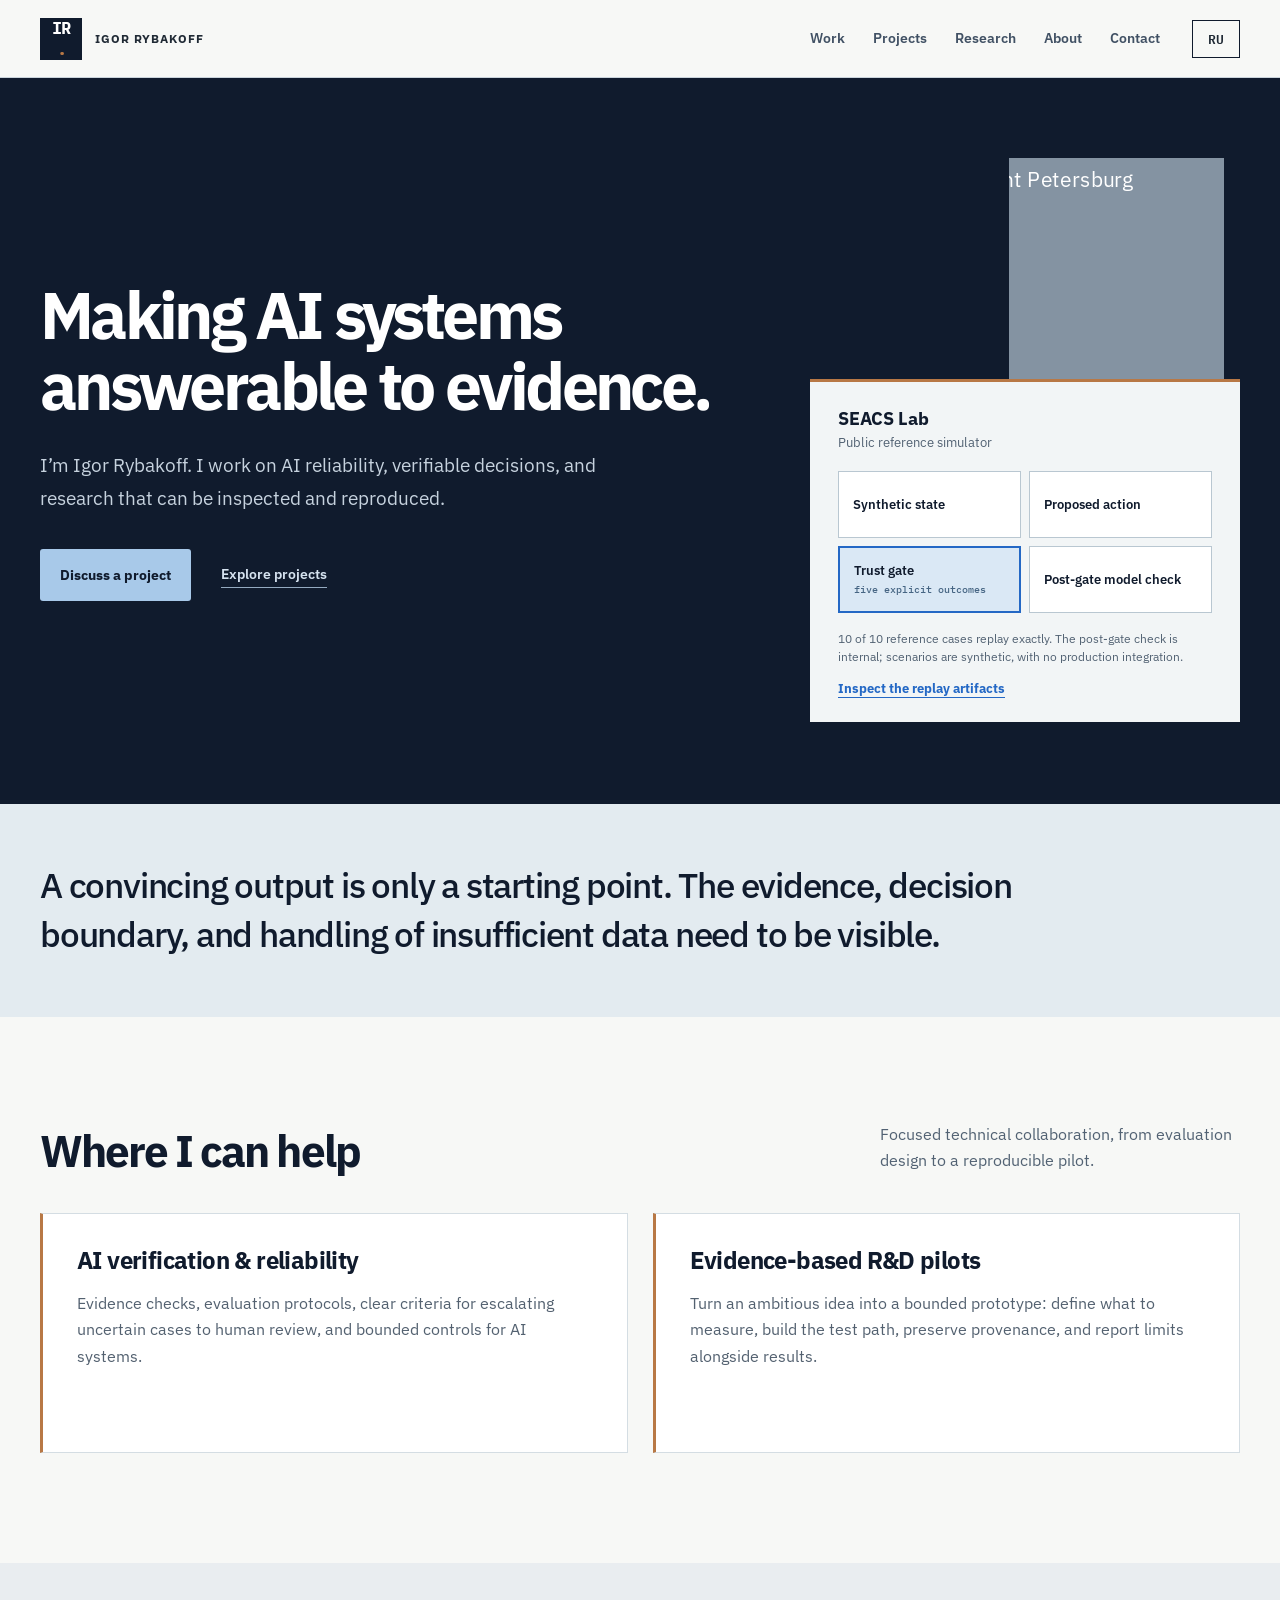
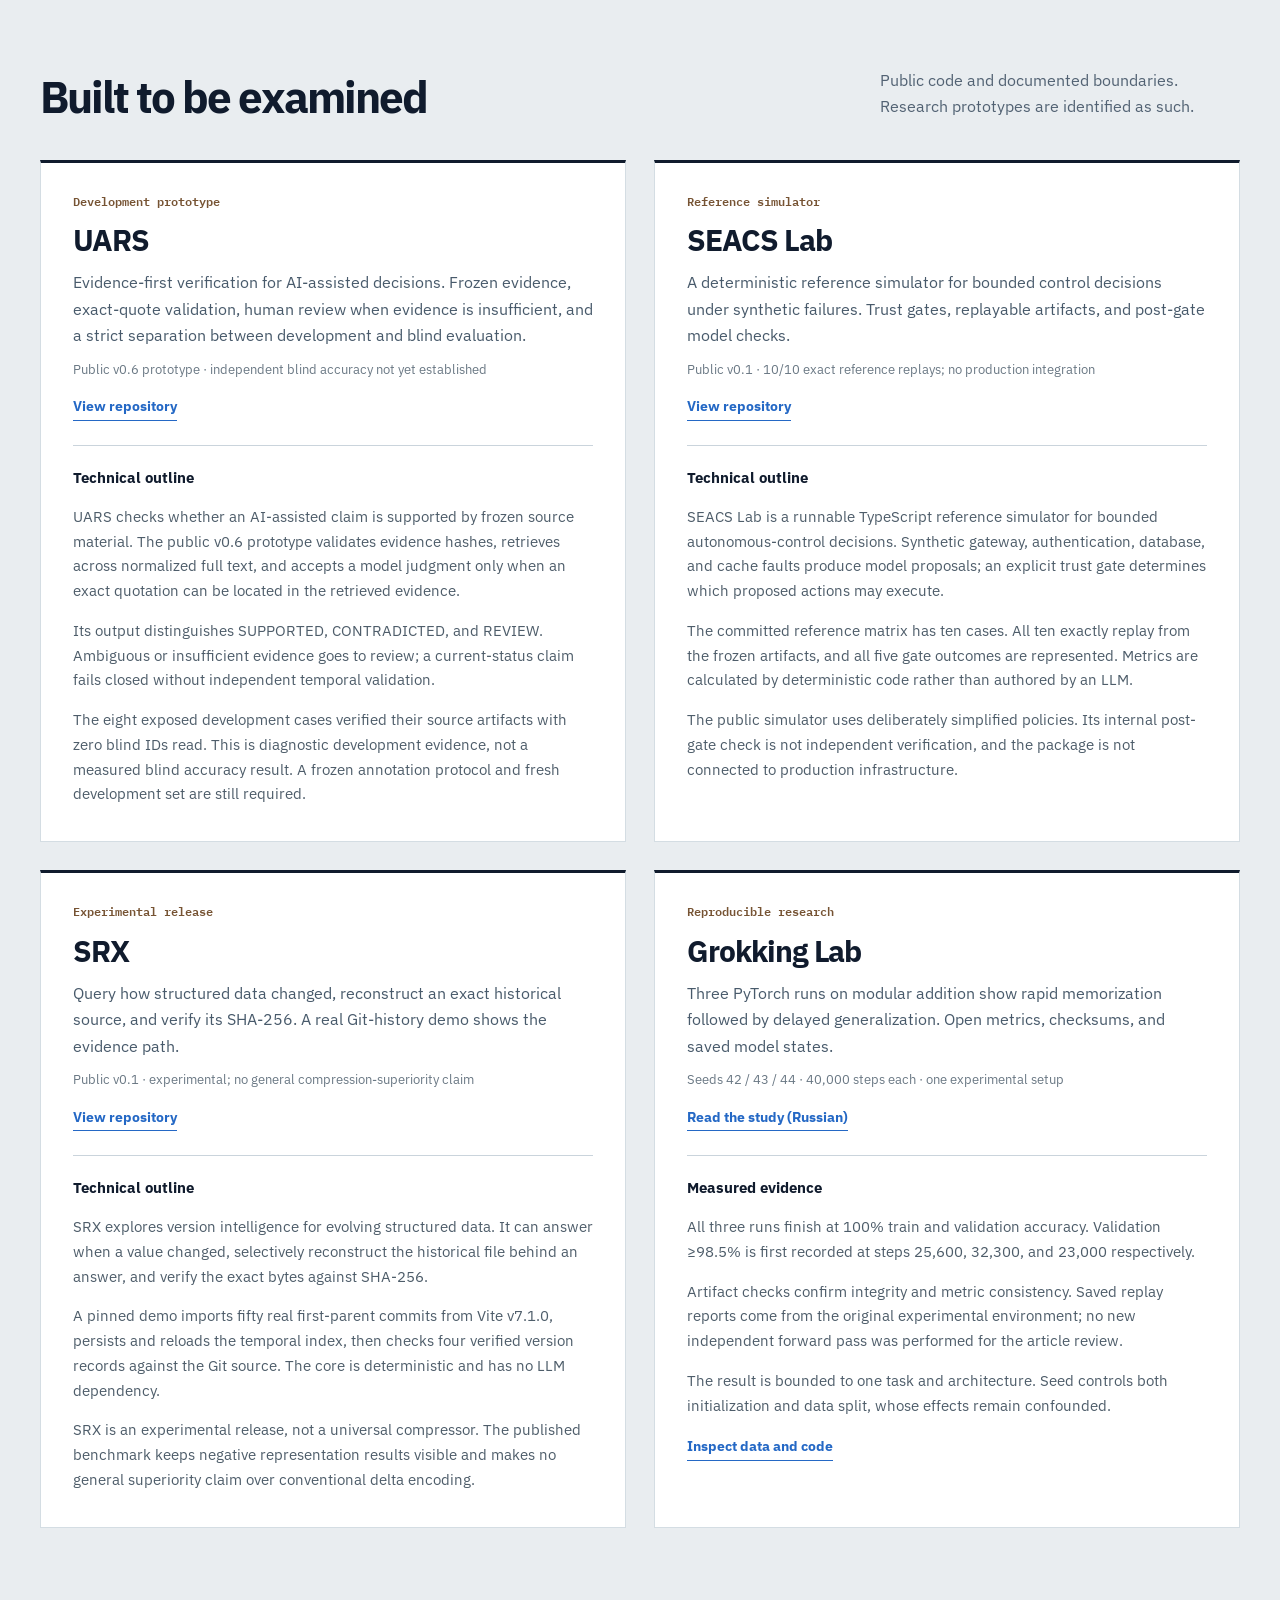
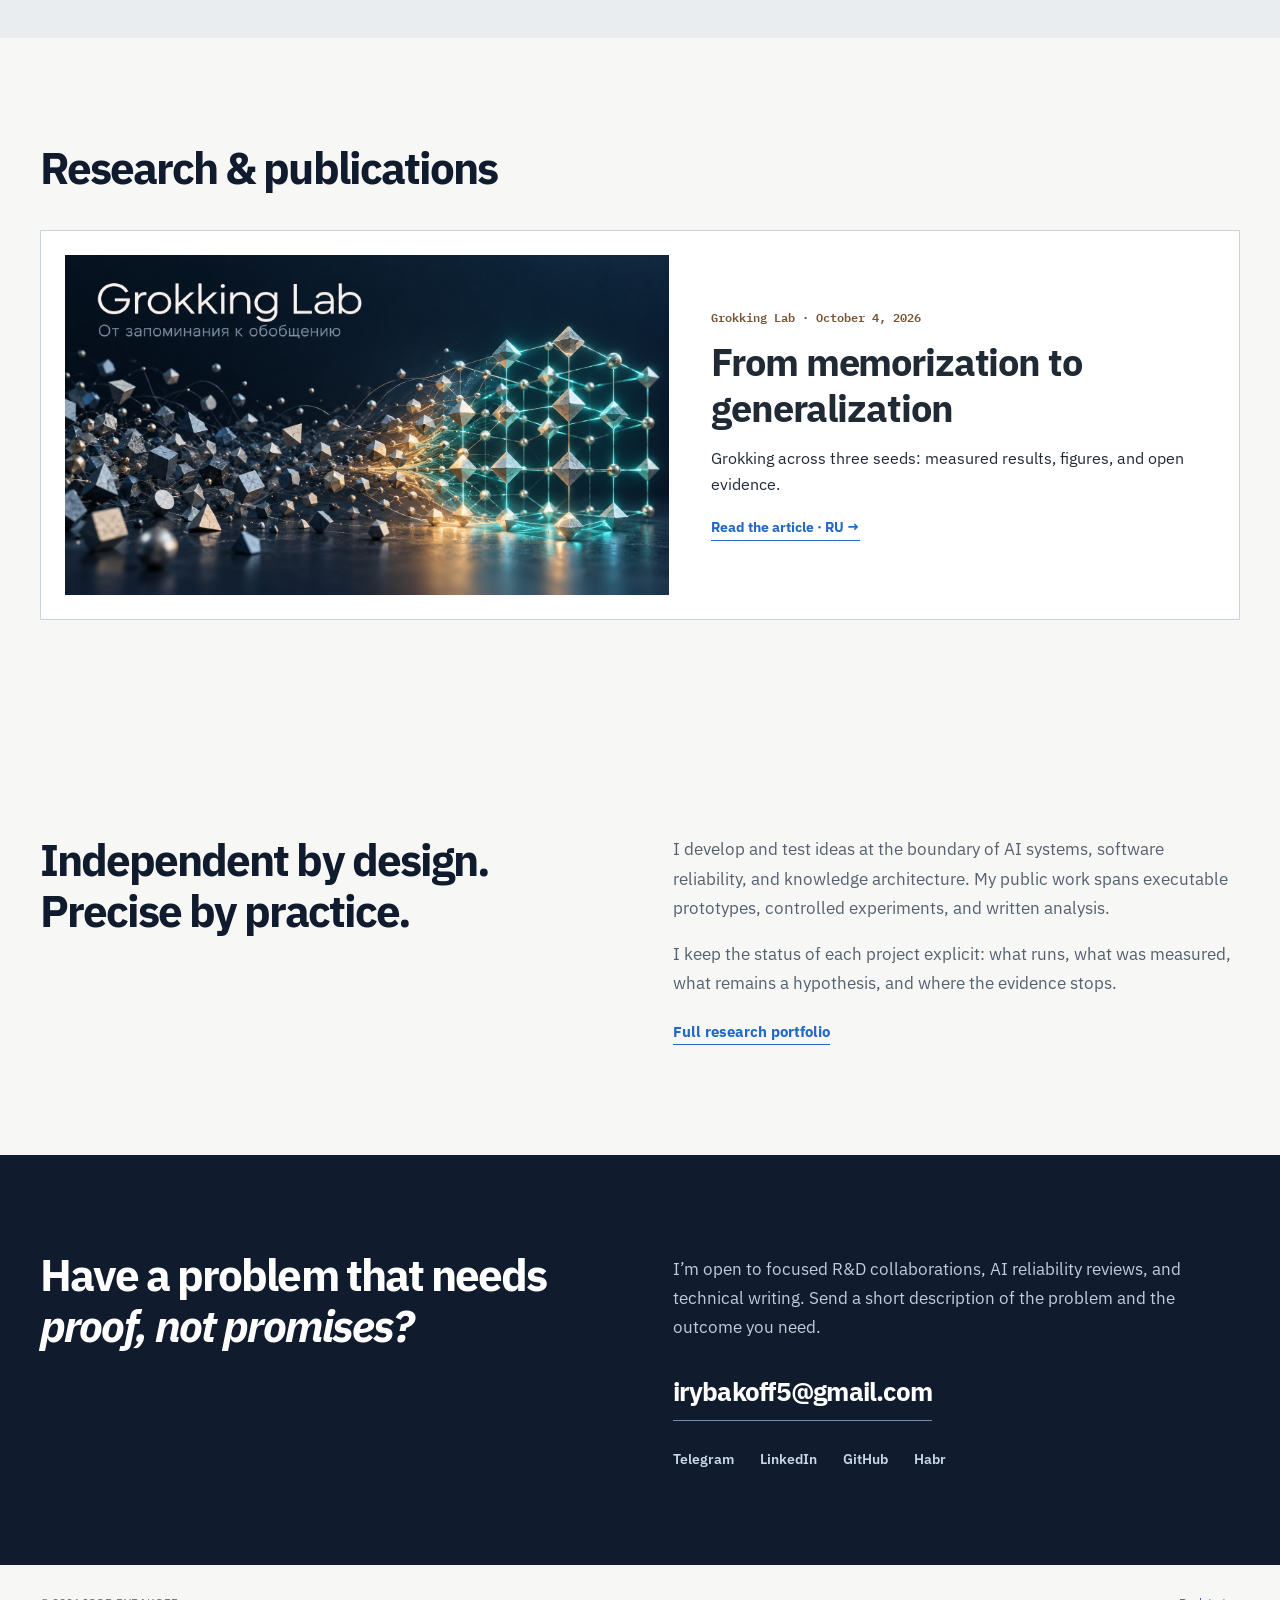
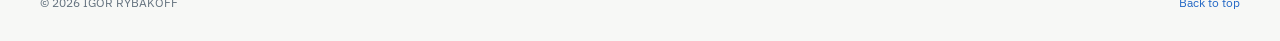
==== index.html @ e7ab1d23 "Publish three-seed Grokking Lab study and refine portfolio presentation" ====
<!doctype html>
<html lang="en">
<head>
  <meta charset="utf-8">
  <meta name="viewport" content="width=device-width, initial-scale=1">
  <meta name="theme-color" content="#101B2D">
  <meta name="description" content="Igor Rybakoff — independent R&amp;D developer in AI reliability, evidence-based verification, and reproducible systems research.">
  <meta property="og:image" content="https://igorrybakoff.github.io/assets/grokking/cover.jpg">
  <meta property="og:type" content="website">
  <meta property="og:title" content="Igor Rybakoff — AI Reliability &amp; Evidence-Based R&amp;D">
  <meta property="og:description" content="Reliable AI systems need measured evidence, explicit uncertainty, and verifiable decisions.">
  <title>Igor Rybakoff — AI Reliability &amp; Evidence-Based R&amp;D</title>
  <link rel="icon" href="assets/favicon.svg" type="image/svg+xml">
  <link rel="stylesheet" href="styles.css">
</head>
<body>
  <a class="skip-link" href="#main">Skip to content</a>
  <header class="site-header">
    <a href="#top" class="brand" aria-label="Igor Rybakoff, home"><span class="brand-mark">IR<span>.</span></span><span class="brand-name">IGOR RYBAKOFF</span></a>
    <nav class="nav" aria-label="Main navigation"><a href="#work">Work</a><a href="#projects">Projects</a><a href="#research">Research</a><a href="#about">About</a><a href="#contact">Contact</a></nav>
    <a class="lang" href="ru.html" hreflang="ru" aria-label="Русская версия">RU</a></header>
  <main id="main">
    <section class="hero wrap" id="top">
      <div class="hero-copy">
        <h1>Making AI systems answerable to evidence.</h1>
        <p class="hero-lead">I’m Igor Rybakoff. I work on AI reliability, verifiable decisions, and research that can be inspected and reproduced.</p>
        <div class="hero-actions"><a class="button primary" href="#contact">Discuss a project</a><a class="text-link" href="#projects">Explore projects</a></div>
        </div>
      <div class="hero-visual">
        <div class="portrait-frame"><img src="assets/igor-portrait.jpg" alt="Igor Rybakoff outdoors in Saint Petersburg" width="960" height="1280" fetchpriority="high"></div>
        <figure class="gate-figure">
      <figcaption>SEACS Lab <span>Public reference simulator</span></figcaption>
      <div class="gate-path" role="img" aria-label="Synthetic state leads to a proposed action, a trust gate, and a post-gate model check">
        <div><span>Synthetic state</span></div><div><span>Proposed action</span></div><div class="gate"><span>Trust gate</span><small>five explicit outcomes</small></div><div><span>Post-gate model check</span></div>
      </div>
      <p>10 of 10 reference cases replay exactly. The post-gate check is internal; scenarios are synthetic, with no production integration.</p>
      <a href="https://github.com/IgorRybakoff/seacs-lab/tree/main/artifacts/reference_v0.1" target="_blank" rel="noopener noreferrer">Inspect the replay artifacts</a>
    </figure></div>
    </section>
    <section class="manifesto"><div class="wrap manifesto-inner"><p>A convincing output is only a starting point. The evidence, decision boundary, and handling of insufficient data need to be visible.</p></div></section>
    <section class="section wrap" id="work"><div class="section-head"><div><h2>Where I can help</h2></div><p>Focused technical collaboration, from evaluation design to a reproducible pilot.</p></div><div class="work-grid"><article class="work-card"><h3>AI verification &amp; reliability</h3><p>Evidence checks, evaluation protocols, clear criteria for escalating uncertain cases to human review, and bounded controls for AI systems.</p></article><article class="work-card"><h3>Evidence-based R&amp;D pilots</h3><p>Turn an ambitious idea into a bounded prototype: define what to measure, build the test path, preserve provenance, and report limits alongside results.</p></article></div></section>
    <section class="section projects-section" id="projects"><div class="wrap"><div class="section-head"><div><h2>Built to be examined</h2></div><p>Public code and documented boundaries. Research prototypes are identified as such.</p></div><div class="project-list">
      <article class="project"><div><div class="project-meta">Development prototype</div><h3>UARS</h3><p>Evidence-first verification for AI-assisted decisions. Frozen evidence, exact-quote validation, human review when evidence is insufficient, and a strict separation between development and blind evaluation.</p><small>Public v0.6 prototype · independent blind accuracy not yet established</small><a class="repo-link" href="https://github.com/IgorRybakoff/UARS" target="_blank" rel="noopener noreferrer">View repository</a><section class="project-details"><h4>Technical outline</h4><div class="detail-copy"><p>UARS checks whether an AI-assisted claim is supported by frozen source material. The public v0.6 prototype validates evidence hashes, retrieves across normalized full text, and accepts a model judgment only when an exact quotation can be located in the retrieved evidence.</p><p>Its output distinguishes SUPPORTED, CONTRADICTED, and REVIEW. Ambiguous or insufficient evidence goes to review; a current-status claim fails closed without independent temporal validation.</p><p>The eight exposed development cases verified their source artifacts with zero blind IDs read. This is diagnostic development evidence, not a measured blind accuracy result. A frozen annotation protocol and fresh development set are still required.</p></div></section></div></article>
      <article class="project"><div><div class="project-meta">Reference simulator</div><h3>SEACS Lab</h3><p>A deterministic reference simulator for bounded control decisions under synthetic failures. Trust gates, replayable artifacts, and post-gate model checks.</p><small>Public v0.1 · 10/10 exact reference replays; no production integration</small><a class="repo-link" href="https://github.com/IgorRybakoff/seacs-lab" target="_blank" rel="noopener noreferrer">View repository</a><section class="project-details"><h4>Technical outline</h4><div class="detail-copy"><p>SEACS Lab is a runnable TypeScript reference simulator for bounded autonomous-control decisions. Synthetic gateway, authentication, database, and cache faults produce model proposals; an explicit trust gate determines which proposed actions may execute.</p><p>The committed reference matrix has ten cases. All ten exactly replay from the frozen artifacts, and all five gate outcomes are represented. Metrics are calculated by deterministic code rather than authored by an LLM.</p><p>The public simulator uses deliberately simplified policies. Its internal post-gate check is not independent verification, and the package is not connected to production infrastructure.</p></div></section></div></article>
      <article class="project"><div><div class="project-meta">Experimental release</div><h3>SRX</h3><p>Query how structured data changed, reconstruct an exact historical source, and verify its SHA-256. A real Git-history demo shows the evidence path.</p><small>Public v0.1 · experimental; no general compression-superiority claim</small><a class="repo-link" href="https://github.com/IgorRybakoff/srx" target="_blank" rel="noopener noreferrer">View repository</a><section class="project-details"><h4>Technical outline</h4><div class="detail-copy"><p>SRX explores version intelligence for evolving structured data. It can answer when a value changed, selectively reconstruct the historical file behind an answer, and verify the exact bytes against SHA-256.</p><p>A pinned demo imports fifty real first-parent commits from Vite v7.1.0, persists and reloads the temporal index, then checks four verified version records against the Git source. The core is deterministic and has no LLM dependency.</p><p>SRX is an experimental release, not a universal compressor. The published benchmark keeps negative representation results visible and makes no general superiority claim over conventional delta encoding.</p></div></section></div></article>
      <article class="project"><div><div class="project-meta">Reproducible research</div><h3>Grokking Lab</h3><p>Three PyTorch runs on modular addition show rapid memorization followed by delayed generalization. Open metrics, checksums, and saved model states.</p><small>Seeds 42 / 43 / 44 · 40,000 steps each · one experimental setup</small><a class="repo-link" href="grokking-lab.html" lang="ru">Read the study (Russian)</a><section class="project-details"><h4>Measured evidence</h4><div class="detail-copy"><p>All three runs finish at 100% train and validation accuracy. Validation ≥98.5% is first recorded at steps 25,600, 32,300, and 23,000 respectively.</p><p>Artifact checks confirm integrity and metric consistency. Saved replay reports come from the original experimental environment; no new independent forward pass was performed for the article review.</p><p>The result is bounded to one task and architecture. Seed controls both initialization and data split, whose effects remain confounded.</p><a class="repo-link" href="https://github.com/IgorRybakoff/grokking-lab/tree/main/evidence/three_seeds" target="_blank" rel="noopener noreferrer">Inspect data and code</a></div></section></div></article>
    </div></div></section>
    <section class="section wrap" id="research"><div class="section-head"><h2>Research & publications</h2></div><a class="research-feature" href="grokking-lab.html"><img src="assets/grokking/cover.jpg" alt="Grokking Lab" width="1672" height="941" loading="lazy"><div><p class="project-meta">Grokking Lab · October 4, 2026</p><h3>From memorization to generalization</h3><p>Grokking across three seeds: measured results, figures, and open evidence.</p><span class="repo-link">Read the article · RU →</span></div></a></section>
    <section class="section wrap about" id="about"><div><h2>Independent by design.<br>Precise by practice.</h2></div><div class="about-copy"><p>I develop and test ideas at the boundary of AI systems, software reliability, and knowledge architecture. My public work spans executable prototypes, controlled experiments, and written analysis.</p><p>I keep the status of each project explicit: what runs, what was measured, what remains a hypothesis, and where the evidence stops.</p><a class="inline-arrow" href="https://github.com/IgorRybakoff/igor-rybakov-rnd-portfolio" target="_blank" rel="noopener noreferrer">Full research portfolio</a></div></section>
    <section class="contact-section" id="contact"><div class="wrap contact-grid"><div><h2>Have a problem that needs<br><em>proof, not promises?</em></h2></div><div class="contact-right"><p>I’m open to focused R&amp;D collaborations, AI reliability reviews, and technical writing. Send a short description of the problem and the outcome you need.</p><a class="contact-mail" href="mailto:irybakoff5@gmail.com?subject=Project%20inquiry%20%E2%80%94%20AI%20reliability">irybakoff5@gmail.com</a><div class="socials"><a href="https://t.me/IgorRybakoff" target="_blank" rel="noopener noreferrer">Telegram</a><a href="https://www.linkedin.com/in/igor-rybakoff-46044a401" target="_blank" rel="noopener noreferrer">LinkedIn</a><a href="https://github.com/IgorRybakoff" target="_blank" rel="noopener noreferrer">GitHub</a><a href="https://habr.com/en/users/Igor_Rybakoff/" target="_blank" rel="noopener noreferrer">Habr</a></div></div></div></section>
  </main>
  <footer class="footer wrap"><span>© <span id="year">2026</span> IGOR RYBAKOFF</span><a href="#top">Back to top</a></footer>
  </body>
</html>
---- styles.css ----
@import url('https://fonts.googleapis.com/css2?family=IBM+Plex+Mono:wght@500;600&family=IBM+Plex+Sans:wght@400;500;600;700&display=swap');
:root{--navy:#101B2D;--ink:#202A35;--cream:#F7F8F6;--blue:#2468C5;--copper:#B87845;--line:#CAD4DC;--muted:#526273}
*{box-sizing:border-box}
html{scroll-behavior:smooth}
body{margin:0;color:var(--ink);background:var(--cream);font:16px/1.6 'IBM Plex Sans',Arial,sans-serif;-webkit-font-smoothing:antialiased}
a{color:inherit;text-decoration:none}button{font:inherit}a:focus-visible,button:focus-visible{outline:3px solid var(--blue);outline-offset:4px}
.wrap{width:min(1210px,calc(100% - 80px));margin-inline:auto}.skip-link{position:absolute;top:-70px;left:20px;padding:8px 12px;background:#fff;z-index:10}.skip-link:focus{top:10px}
.site-header{min-height:78px;padding:16px max(40px,calc((100vw - 1210px)/2));display:flex;align-items:center;gap:32px;background:var(--cream);border-bottom:1px solid var(--line)}
.brand{display:flex;align-items:center;gap:13px;white-space:nowrap}.brand-mark{width:42px;height:42px;display:grid;place-items:center;background:var(--navy);color:#fff;font:700 17px/1 'IBM Plex Mono',monospace;letter-spacing:-.08em}.brand-mark span{color:var(--copper)}.brand-name{font-weight:700;font-size:12px;letter-spacing:.075em}
.nav{display:flex;gap:28px;margin-left:auto}.nav a{font-weight:600;font-size:14px;color:#415164}.nav a:hover,.inline-arrow:hover,.socials a:hover{color:var(--blue)}.lang{display:inline-flex;align-items:center;justify-content:center;min-width:48px;min-height:37px;padding:7px 10px;border:1px solid var(--navy);font:600 13px 'IBM Plex Mono',monospace}.lang:hover{background:var(--navy);color:#fff}
.hero{width:100%;max-width:none;min-height:650px;padding:80px max(40px,calc((100vw - 1210px)/2)) 82px;display:grid;grid-template-columns:minmax(0,1.2fr) minmax(350px,.8fr);gap:58px;align-items:center;background:var(--navy);color:#fff}
.hero h1,h2,h3,p{margin-top:0}.hero h1{max-width:780px;font-weight:700;font-size:clamp(43px,5.15vw,72px);line-height:1.08;letter-spacing:-.055em;margin-bottom:28px}.hero-lead{max-width:560px;font-size:19px;line-height:1.7;color:#C6D2DE;margin-bottom:35px}.hero-actions{display:flex;gap:30px;align-items:center;flex-wrap:wrap}.button{display:inline-flex;align-items:center;justify-content:center;padding:15px 20px;font-weight:700;font-size:14px}.button.primary{background:#8ABAF2;color:var(--navy);box-shadow:8px 8px 0 var(--copper);transition:transform .18s,box-shadow .18s}.button.primary:hover{transform:translate(3px,3px);box-shadow:5px 5px 0 var(--copper)}.text-link{color:#D6E3F0;font-weight:600;font-size:14px;border-bottom:1px solid #94AAC0;padding-bottom:2px}.text-link:hover{color:#fff}
.hero-visual{min-width:0;display:flex;flex-direction:column;align-items:flex-end}.portrait-frame{width:215px;height:235px;overflow:hidden;position:relative;margin-right:16px;background:#8493A2}.portrait-frame img{width:100%;height:100%;display:block;object-fit:cover;transform:scale(1.32);transform-origin:52% 39%;filter:saturate(.76) contrast(1.04)}
.gate-figure{width:min(100%,430px);margin:-14px 0 0;background:#F2F5F6;color:var(--navy);padding:25px 28px 22px;box-shadow:10px 10px 0 var(--copper);position:relative}.gate-figure figcaption{font-weight:700;font-size:18px;line-height:1.35;margin-bottom:19px}.gate-figure figcaption span{display:block;font-weight:400;font-size:13px;color:var(--muted);margin-top:3px}.gate-path{display:grid;grid-template-columns:1fr 1fr;gap:8px}.gate-path>div{min-height:67px;padding:12px 14px;border:1px solid #B9C7D1;background:#fff;display:flex;flex-direction:column;justify-content:center;font-size:13px;font-weight:600;line-height:1.35}.gate-path .gate{background:#DAE8F5;border:2px solid var(--blue)}.gate-path small{font:500 10px/1.4 'IBM Plex Mono',monospace;color:#466583;margin-top:3px}.gate-figure p{font-size:12px;line-height:1.5;color:#526273;margin:17px 0 9px}.gate-figure a{font-weight:700;font-size:13px;color:var(--blue);border-bottom:1px solid currentColor}.gate-figure a:hover{color:#143F7A}
.manifesto{background:#E3EBF0;color:var(--navy)}.manifesto-inner{padding:58px 0}.manifesto p{font-size:clamp(24px,2.7vw,38px);font-weight:500;line-height:1.4;letter-spacing:-.035em;max-width:1050px;margin:0}
.section{padding-top:105px;padding-bottom:110px;scroll-margin-top:28px}.section-head{display:grid;grid-template-columns:1fr 360px;gap:35px;align-items:end;margin-bottom:37px}.section h2,.contact-section h2{font-size:clamp(34px,3.4vw,50px);font-weight:700;letter-spacing:-.045em;line-height:1.16;color:var(--navy);margin:0}.section-head>p{color:var(--muted);font-size:16px;line-height:1.6;margin:0 0 3px}
.work-grid{display:grid;grid-template-columns:1fr 1fr;gap:25px}.work-card{padding:31px 34px 29px;border-left:5px solid var(--copper);background:#fff;min-height:240px}.work-card h3{font-size:24px;letter-spacing:-.025em;line-height:1.27;margin:0 0 14px;color:var(--navy)}.work-card p{font-size:16px;line-height:1.65;color:#536170;margin:0}
.projects-section{background:#E9EDF0}.project-list{display:grid;grid-template-columns:repeat(2,minmax(0,1fr));gap:28px}.project{display:block;background:#fff;padding:30px 32px 34px;box-shadow:8px 8px 0 #B9C8D2;min-width:0}.project-meta{color:#765333;font:600 12px/1.4 'IBM Plex Mono',monospace;margin-bottom:13px}.project h3{font-size:30px;line-height:1.2;letter-spacing:-.035em;color:var(--navy);margin:0 0 11px}.project p{font-size:16px;line-height:1.65;color:#485A6B;margin-bottom:12px}.project small{display:block;color:#6A7884;font-size:13px;line-height:1.45;margin-bottom:14px}.repo-link{display:inline-block;color:var(--blue);border-bottom:1px solid currentColor;font-size:14px;font-weight:700;padding-bottom:2px}.repo-link:hover{color:#143F7A}.project-details{margin-top:24px;padding-top:20px;border-top:1px solid var(--line)}.project-details h4{font-size:15px;font-weight:700;color:var(--navy);margin:0 0 15px}.detail-copy p{font-size:15px;line-height:1.65;color:#4E5D6A;margin:0 0 15px}.detail-copy p:last-child{margin-bottom:0}
.about{display:grid;grid-template-columns:1fr 1fr;gap:65px}.about h2{max-width:540px}.about-copy p{font-size:17px;line-height:1.72;color:#536170}.inline-arrow{display:inline-block;color:var(--blue);font-size:15px;font-weight:700;border-bottom:1px solid currentColor;margin-top:5px}
.contact-section{background:var(--navy);color:#fff;padding:95px 0;scroll-margin-top:20px}.contact-grid{display:grid;grid-template-columns:1fr 1fr;gap:65px}.contact-section h2{color:#fff}.contact-right{padding-top:5px}.contact-right p{font-size:17px;line-height:1.7;color:#BFCDD9;margin-bottom:30px}.contact-mail{display:inline-block;font-size:clamp(19px,2vw,26px);font-weight:700;letter-spacing:-.03em;border-bottom:1px solid #748CA4;padding-bottom:7px;overflow-wrap:anywhere}.contact-mail:hover{color:#9AC6F7}.socials{display:flex;gap:26px;flex-wrap:wrap;margin-top:27px}.socials a{font-size:14px;font-weight:600;color:#C8D8E8}.socials a:hover{color:#fff}.footer{display:flex;justify-content:space-between;align-items:center;gap:15px;padding-top:28px;padding-bottom:28px;color:#63717E;font-size:12px}.footer a{color:var(--blue)}
@media(max-width:1000px){.hero{gap:28px;grid-template-columns:1fr .85fr}.hero h1{font-size:clamp(41px,5vw,59px)}.gate-figure{padding:20px}.section-head{grid-template-columns:1fr 300px}.project-list{gap:21px}.project{padding:25px}}
@media(max-width:700px){.wrap{width:calc(100% - 40px)}.site-header{padding:15px 20px;display:grid;grid-template-columns:1fr auto;gap:15px}.brand-name{font-size:11px}.nav{grid-column:1/-1;grid-row:2;display:flex;gap:17px;overflow:auto;margin:0}.nav a{font-size:13px}.lang{grid-column:2;grid-row:1}.hero{display:flex;flex-direction:column;align-items:stretch;padding:55px 20px 68px;min-height:0;gap:42px}.hero h1{font-size:clamp(38px,10vw,55px)}.hero-lead{font-size:17px}.hero-visual{align-items:flex-end;padding-right:10px}.portrait-frame{width:172px;height:186px;margin-right:10px}.gate-figure{width:min(100%,420px);margin-top:-9px}.manifesto-inner{padding:47px 0}.manifesto p{font-size:24px}.section{padding-top:75px;padding-bottom:80px}.section-head{display:block}.section-head>p{margin-top:16px}.work-grid,.project-list,.about,.contact-grid{display:block}.work-card,.project{margin-bottom:22px}.project{box-shadow:7px 7px 0 #B9C8D2}.about-copy{padding-top:28px}.contact-section{padding:75px 0}.contact-right{padding-top:27px}.footer{flex-wrap:wrap}}
@media(prefers-reduced-motion:reduce){html{scroll-behavior:auto}*,*:before,*:after{transition:none!important}}

/* Research editorial layout */
.button.primary{box-shadow:none;border-radius:3px;background:#A8C9E9}.button.primary:hover{transform:translateY(-2px);box-shadow:none}
.gate-figure{box-shadow:none;border-top:3px solid var(--copper)}
.project{box-shadow:none;border:1px solid #D4DDE3;border-top:3px solid #101B2D}
.work-card{border:1px solid #D4DDE3;border-left:3px solid var(--copper)}
.research-feature{display:grid;grid-template-columns:1.2fr 1fr;align-items:center;gap:42px;border:1px solid var(--line);background:white;padding:24px}
.research-feature img{width:100%;height:auto;display:block}.research-feature h3{font-size:clamp(27px,3vw,38px);line-height:1.2;letter-spacing:-.03em;margin-bottom:16px}.research-feature:hover .repo-link{color:#143F7A}
.article-shell{max-width:1180px;margin:auto;padding:65px 30px 0}.article-heading{max-width:840px;margin:0 auto 35px}.article-heading .project-meta{margin-top:35px}.article-heading h1{font-size:clamp(34px,4.3vw,58px);line-height:1.13;letter-spacing:-.045em;color:var(--navy);margin:0 0 24px}.article-deck{font-size:21px;line-height:1.5;color:var(--muted)}
.article-cover{width:100%;height:auto;display:block;margin:0 0 65px}.article-layout{display:grid;grid-template-columns:210px minmax(0,760px);gap:55px;justify-content:center}.article-toc{align-self:start;position:sticky;top:24px;font-size:13px}.article-toc p{font-weight:700}.article-toc a{display:block;margin-bottom:13px;line-height:1.4;color:var(--muted)}.article-toc a:hover{color:var(--blue)}.article-body{min-width:0;font-size:18px;line-height:1.8}.article-body h2{font-size:30px;line-height:1.25;letter-spacing:-.025em;margin:48px 0 20px;color:var(--navy);scroll-margin-top:30px}.article-body h2:first-child{margin-top:0}.article-body p{margin-bottom:23px}.article-body a{color:var(--blue);text-decoration:underline;overflow-wrap:anywhere}.article-body figure{margin:32px 0 10px}.article-body img{width:100%;height:auto;display:block}.article-body .caption{font-size:13px;line-height:1.5;color:var(--muted);margin-bottom:32px}.article-end{margin:60px 0 20px;padding:40px;background:#E3EBF0}.article-end h2{font-size:30px;line-height:1.25}.article-end .button{margin-top:12px}
@media(max-width:900px){.article-layout{grid-template-columns:minmax(0,760px)}.article-toc{position:static;display:none}}
@media(max-width:700px){.research-feature{grid-template-columns:1fr;gap:24px;padding:18px}.article-shell{padding:38px 20px 0}.article-cover{margin-bottom:35px}.article-body{font-size:17px}.article-end{padding:25px}.project{box-shadow:none}.nav{gap:20px}.nav a{white-space:nowrap}}
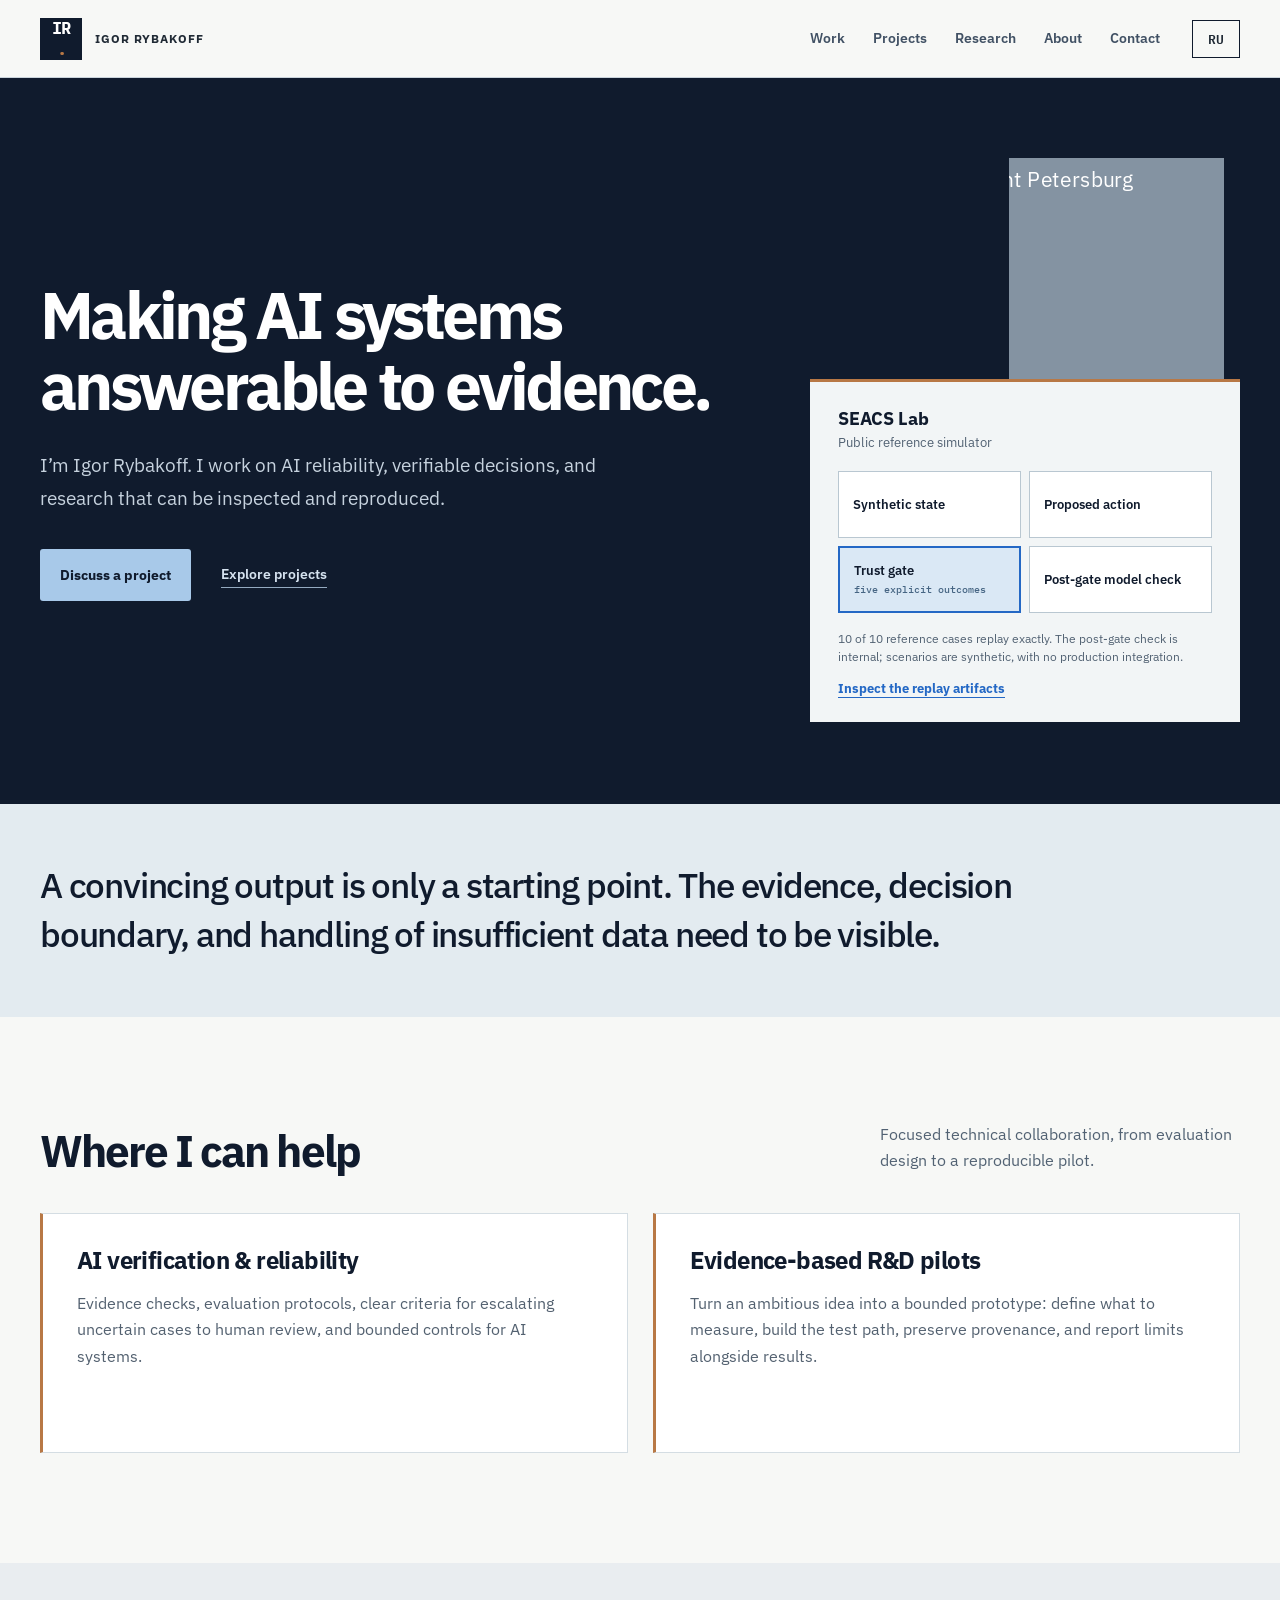
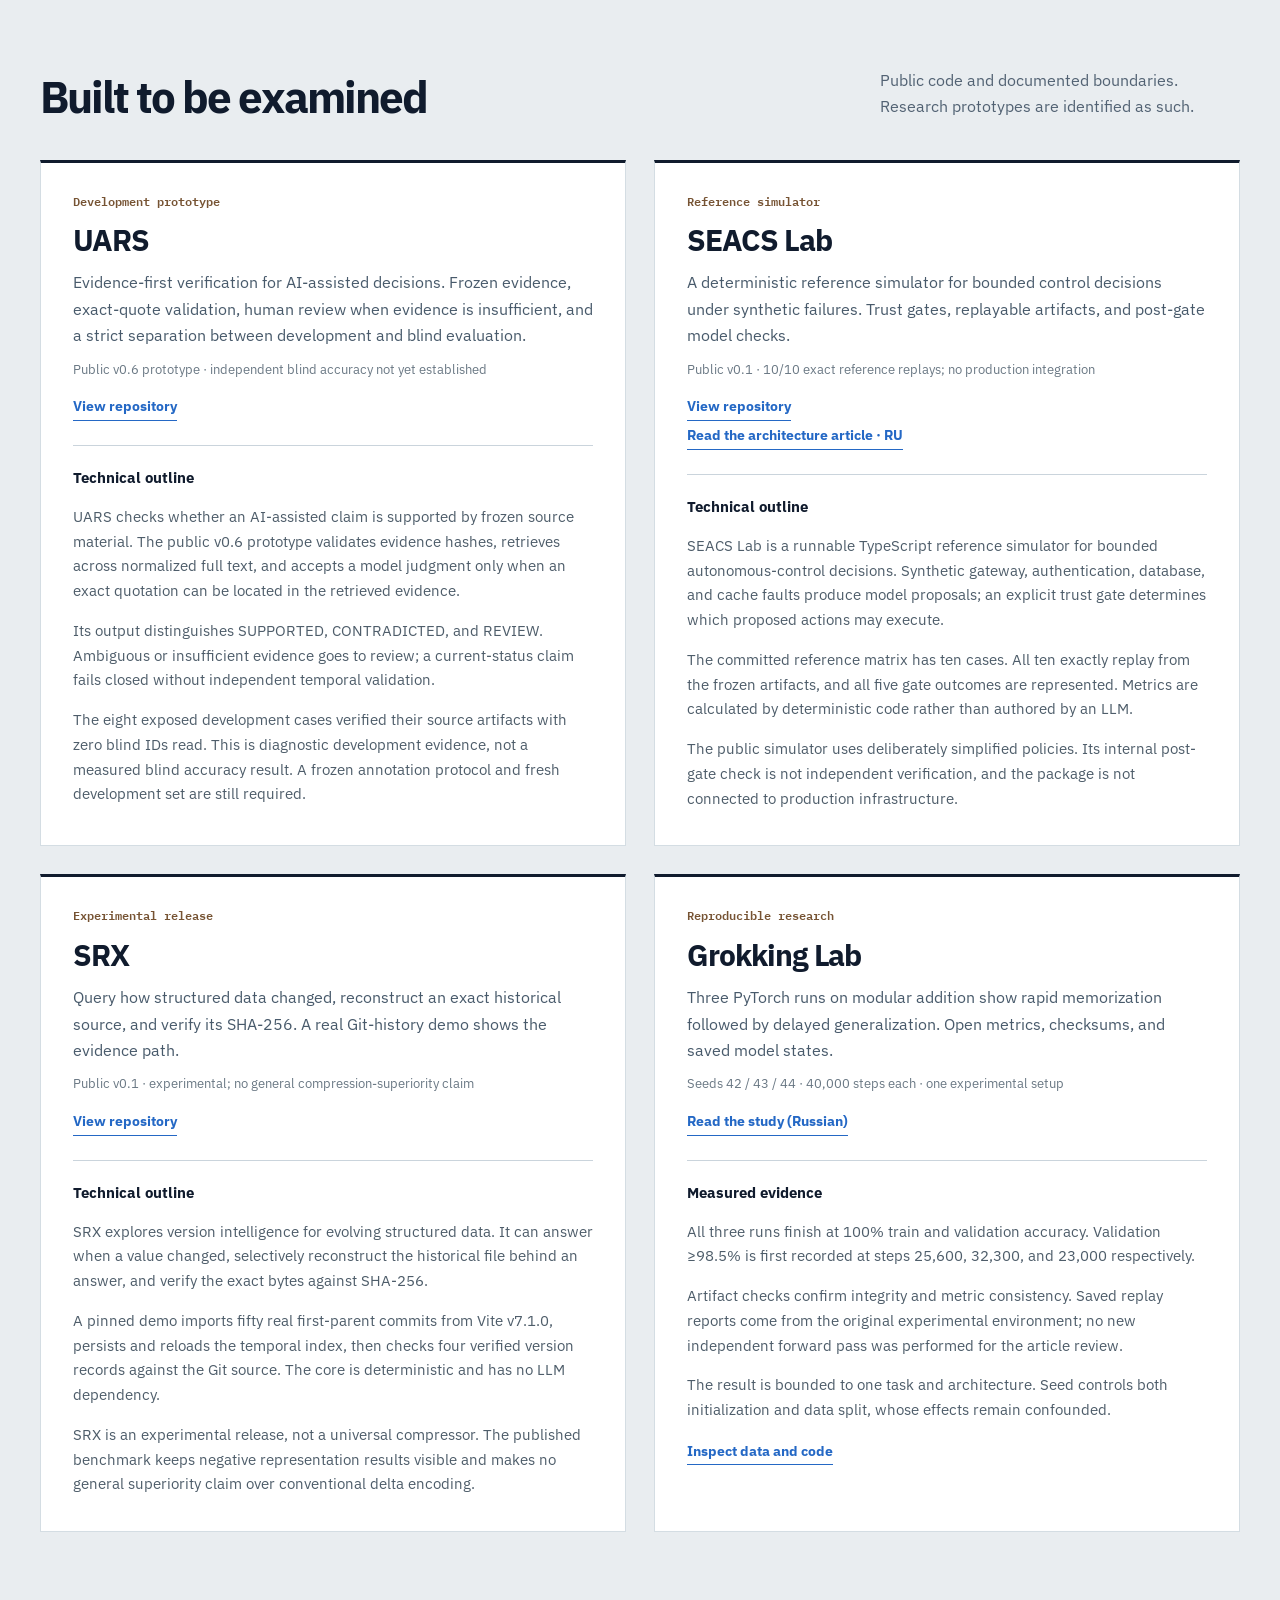
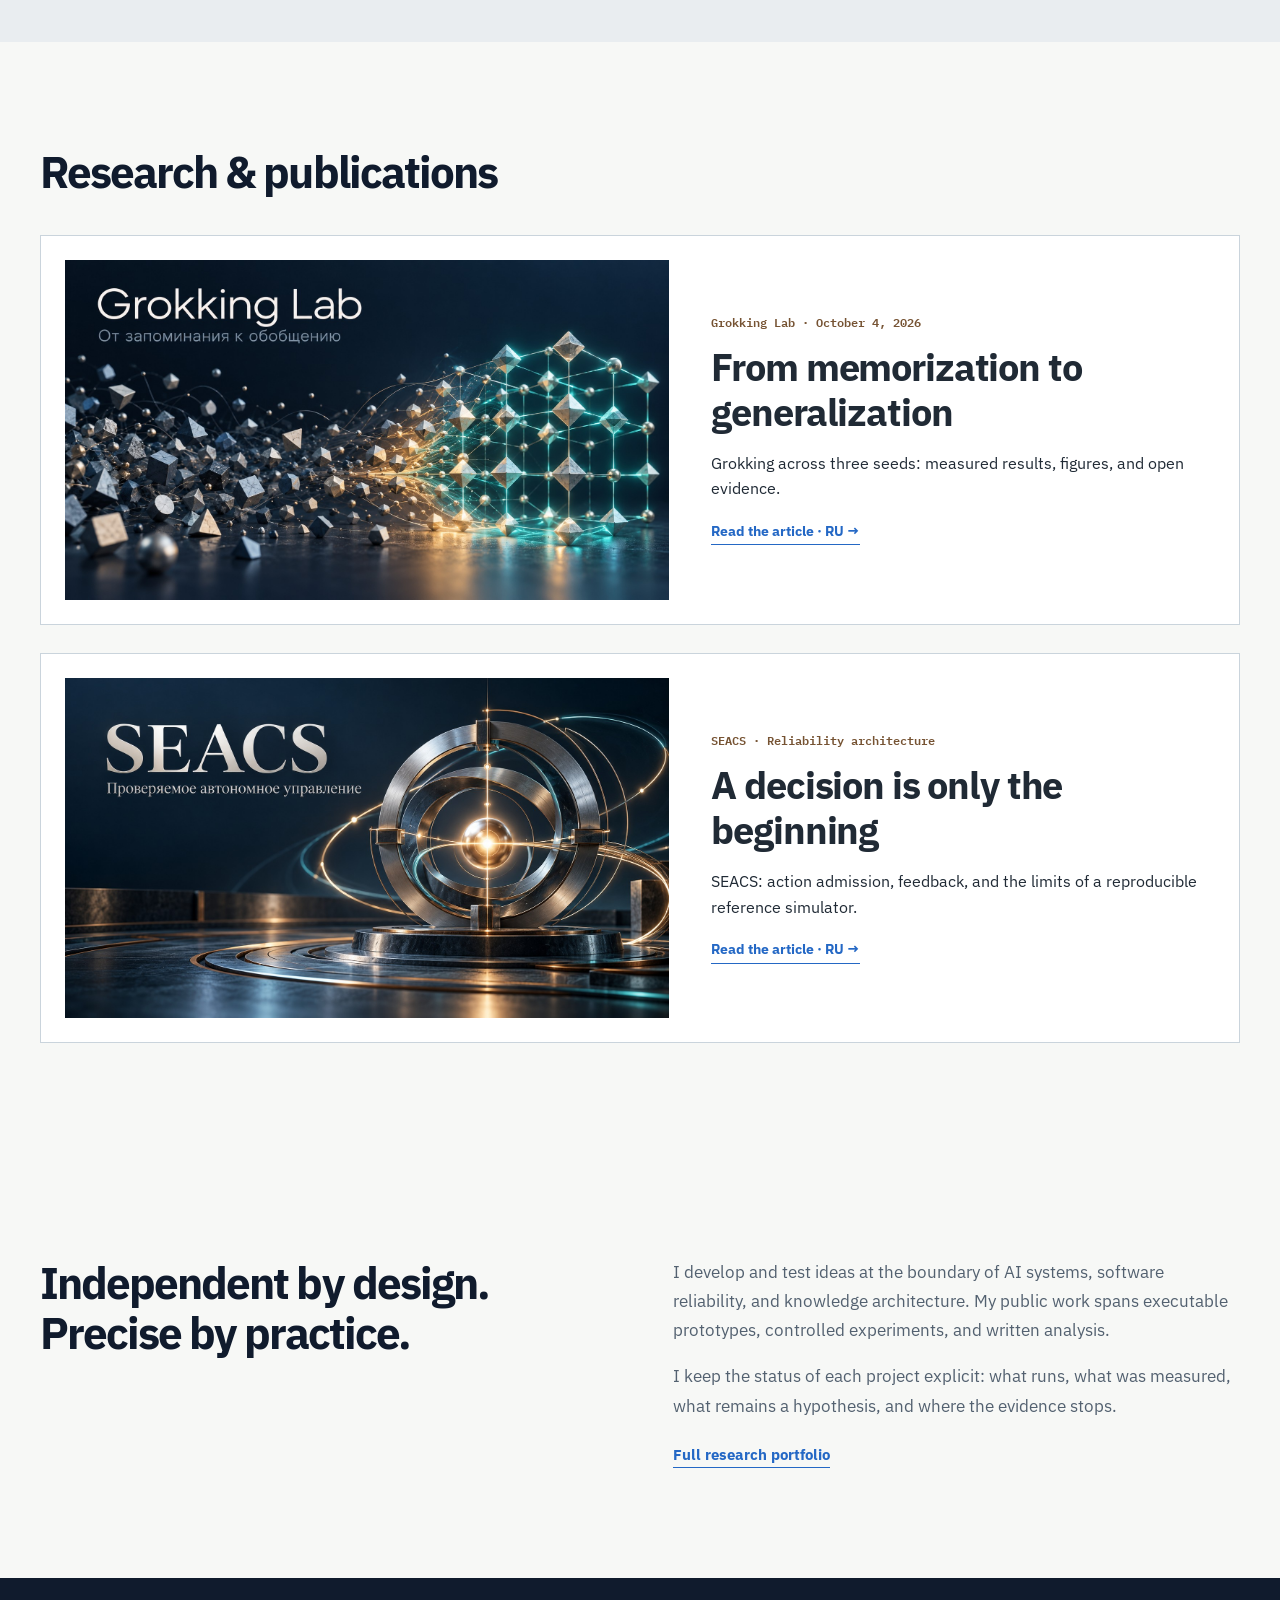
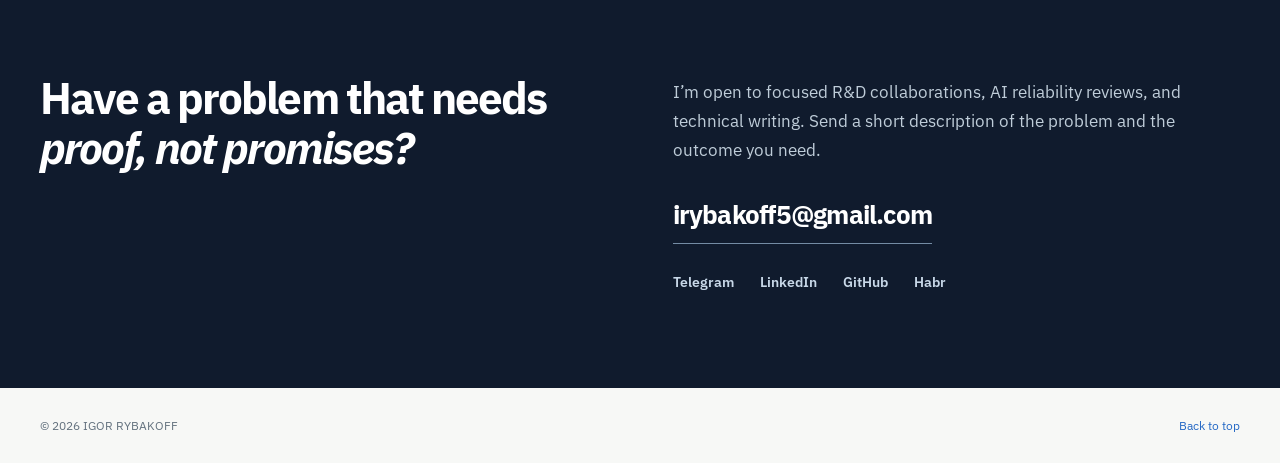
==== commit 03b7aea0: "Publish SEACS architecture article with bounded reference evidence" ====
--- a/index.html
+++ b/index.html
@@ -41,11 +41,11 @@
     <section class="section wrap" id="work"><div class="section-head"><div><h2>Where I can help</h2></div><p>Focused technical collaboration, from evaluation design to a reproducible pilot.</p></div><div class="work-grid"><article class="work-card"><h3>AI verification &amp; reliability</h3><p>Evidence checks, evaluation protocols, clear criteria for escalating uncertain cases to human review, and bounded controls for AI systems.</p></article><article class="work-card"><h3>Evidence-based R&amp;D pilots</h3><p>Turn an ambitious idea into a bounded prototype: define what to measure, build the test path, preserve provenance, and report limits alongside results.</p></article></div></section>
     <section class="section projects-section" id="projects"><div class="wrap"><div class="section-head"><div><h2>Built to be examined</h2></div><p>Public code and documented boundaries. Research prototypes are identified as such.</p></div><div class="project-list">
       <article class="project"><div><div class="project-meta">Development prototype</div><h3>UARS</h3><p>Evidence-first verification for AI-assisted decisions. Frozen evidence, exact-quote validation, human review when evidence is insufficient, and a strict separation between development and blind evaluation.</p><small>Public v0.6 prototype · independent blind accuracy not yet established</small><a class="repo-link" href="https://github.com/IgorRybakoff/UARS" target="_blank" rel="noopener noreferrer">View repository</a><section class="project-details"><h4>Technical outline</h4><div class="detail-copy"><p>UARS checks whether an AI-assisted claim is supported by frozen source material. The public v0.6 prototype validates evidence hashes, retrieves across normalized full text, and accepts a model judgment only when an exact quotation can be located in the retrieved evidence.</p><p>Its output distinguishes SUPPORTED, CONTRADICTED, and REVIEW. Ambiguous or insufficient evidence goes to review; a current-status claim fails closed without independent temporal validation.</p><p>The eight exposed development cases verified their source artifacts with zero blind IDs read. This is diagnostic development evidence, not a measured blind accuracy result. A frozen annotation protocol and fresh development set are still required.</p></div></section></div></article>
-      <article class="project"><div><div class="project-meta">Reference simulator</div><h3>SEACS Lab</h3><p>A deterministic reference simulator for bounded control decisions under synthetic failures. Trust gates, replayable artifacts, and post-gate model checks.</p><small>Public v0.1 · 10/10 exact reference replays; no production integration</small><a class="repo-link" href="https://github.com/IgorRybakoff/seacs-lab" target="_blank" rel="noopener noreferrer">View repository</a><section class="project-details"><h4>Technical outline</h4><div class="detail-copy"><p>SEACS Lab is a runnable TypeScript reference simulator for bounded autonomous-control decisions. Synthetic gateway, authentication, database, and cache faults produce model proposals; an explicit trust gate determines which proposed actions may execute.</p><p>The committed reference matrix has ten cases. All ten exactly replay from the frozen artifacts, and all five gate outcomes are represented. Metrics are calculated by deterministic code rather than authored by an LLM.</p><p>The public simulator uses deliberately simplified policies. Its internal post-gate check is not independent verification, and the package is not connected to production infrastructure.</p></div></section></div></article>
+      <article class="project"><div><div class="project-meta">Reference simulator</div><h3>SEACS Lab</h3><p>A deterministic reference simulator for bounded control decisions under synthetic failures. Trust gates, replayable artifacts, and post-gate model checks.</p><small>Public v0.1 · 10/10 exact reference replays; no production integration</small><a class="repo-link" href="https://github.com/IgorRybakoff/seacs-lab" target="_blank" rel="noopener noreferrer">View repository</a><p><a class="repo-link" href="seacs.html">Read the architecture article · RU</a></p><section class="project-details"><h4>Technical outline</h4><div class="detail-copy"><p>SEACS Lab is a runnable TypeScript reference simulator for bounded autonomous-control decisions. Synthetic gateway, authentication, database, and cache faults produce model proposals; an explicit trust gate determines which proposed actions may execute.</p><p>The committed reference matrix has ten cases. All ten exactly replay from the frozen artifacts, and all five gate outcomes are represented. Metrics are calculated by deterministic code rather than authored by an LLM.</p><p>The public simulator uses deliberately simplified policies. Its internal post-gate check is not independent verification, and the package is not connected to production infrastructure.</p></div></section></div></article>
       <article class="project"><div><div class="project-meta">Experimental release</div><h3>SRX</h3><p>Query how structured data changed, reconstruct an exact historical source, and verify its SHA-256. A real Git-history demo shows the evidence path.</p><small>Public v0.1 · experimental; no general compression-superiority claim</small><a class="repo-link" href="https://github.com/IgorRybakoff/srx" target="_blank" rel="noopener noreferrer">View repository</a><section class="project-details"><h4>Technical outline</h4><div class="detail-copy"><p>SRX explores version intelligence for evolving structured data. It can answer when a value changed, selectively reconstruct the historical file behind an answer, and verify the exact bytes against SHA-256.</p><p>A pinned demo imports fifty real first-parent commits from Vite v7.1.0, persists and reloads the temporal index, then checks four verified version records against the Git source. The core is deterministic and has no LLM dependency.</p><p>SRX is an experimental release, not a universal compressor. The published benchmark keeps negative representation results visible and makes no general superiority claim over conventional delta encoding.</p></div></section></div></article>
       <article class="project"><div><div class="project-meta">Reproducible research</div><h3>Grokking Lab</h3><p>Three PyTorch runs on modular addition show rapid memorization followed by delayed generalization. Open metrics, checksums, and saved model states.</p><small>Seeds 42 / 43 / 44 · 40,000 steps each · one experimental setup</small><a class="repo-link" href="grokking-lab.html" lang="ru">Read the study (Russian)</a><section class="project-details"><h4>Measured evidence</h4><div class="detail-copy"><p>All three runs finish at 100% train and validation accuracy. Validation ≥98.5% is first recorded at steps 25,600, 32,300, and 23,000 respectively.</p><p>Artifact checks confirm integrity and metric consistency. Saved replay reports come from the original experimental environment; no new independent forward pass was performed for the article review.</p><p>The result is bounded to one task and architecture. Seed controls both initialization and data split, whose effects remain confounded.</p><a class="repo-link" href="https://github.com/IgorRybakoff/grokking-lab/tree/main/evidence/three_seeds" target="_blank" rel="noopener noreferrer">Inspect data and code</a></div></section></div></article>
     </div></div></section>
-    <section class="section wrap" id="research"><div class="section-head"><h2>Research & publications</h2></div><a class="research-feature" href="grokking-lab.html"><img src="assets/grokking/cover.jpg" alt="Grokking Lab" width="1672" height="941" loading="lazy"><div><p class="project-meta">Grokking Lab · October 4, 2026</p><h3>From memorization to generalization</h3><p>Grokking across three seeds: measured results, figures, and open evidence.</p><span class="repo-link">Read the article · RU →</span></div></a></section>
+    <section class="section wrap" id="research"><div class="section-head"><h2>Research & publications</h2></div><a class="research-feature" href="grokking-lab.html"><img src="assets/grokking/cover.jpg" alt="Grokking Lab" width="1672" height="941" loading="lazy"><div><p class="project-meta">Grokking Lab · October 4, 2026</p><h3>From memorization to generalization</h3><p>Grokking across three seeds: measured results, figures, and open evidence.</p><span class="repo-link">Read the article · RU →</span></div></a><a class="research-feature" href="seacs.html"><img src="assets/seacs/cover.jpg" alt="SEACS" width="1672" height="941" loading="lazy"><div><p class="project-meta">SEACS · Reliability architecture</p><h3>A decision is only the beginning</h3><p>SEACS: action admission, feedback, and the limits of a reproducible reference simulator.</p><span class="repo-link">Read the article · RU →</span></div></a></section>
     <section class="section wrap about" id="about"><div><h2>Independent by design.<br>Precise by practice.</h2></div><div class="about-copy"><p>I develop and test ideas at the boundary of AI systems, software reliability, and knowledge architecture. My public work spans executable prototypes, controlled experiments, and written analysis.</p><p>I keep the status of each project explicit: what runs, what was measured, what remains a hypothesis, and where the evidence stops.</p><a class="inline-arrow" href="https://github.com/IgorRybakoff/igor-rybakov-rnd-portfolio" target="_blank" rel="noopener noreferrer">Full research portfolio</a></div></section>
     <section class="contact-section" id="contact"><div class="wrap contact-grid"><div><h2>Have a problem that needs<br><em>proof, not promises?</em></h2></div><div class="contact-right"><p>I’m open to focused R&amp;D collaborations, AI reliability reviews, and technical writing. Send a short description of the problem and the outcome you need.</p><a class="contact-mail" href="mailto:irybakoff5@gmail.com?subject=Project%20inquiry%20%E2%80%94%20AI%20reliability">irybakoff5@gmail.com</a><div class="socials"><a href="https://t.me/IgorRybakoff" target="_blank" rel="noopener noreferrer">Telegram</a><a href="https://www.linkedin.com/in/igor-rybakoff-46044a401" target="_blank" rel="noopener noreferrer">LinkedIn</a><a href="https://github.com/IgorRybakoff" target="_blank" rel="noopener noreferrer">GitHub</a><a href="https://habr.com/en/users/Igor_Rybakoff/" target="_blank" rel="noopener noreferrer">Habr</a></div></div></div></section>
   </main>
--- a/styles.css
+++ b/styles.css
@@ -33,3 +33,5 @@
 .article-cover{width:100%;height:auto;display:block;margin:0 0 65px}.article-layout{display:grid;grid-template-columns:210px minmax(0,760px);gap:55px;justify-content:center}.article-toc{align-self:start;position:sticky;top:24px;font-size:13px}.article-toc p{font-weight:700}.article-toc a{display:block;margin-bottom:13px;line-height:1.4;color:var(--muted)}.article-toc a:hover{color:var(--blue)}.article-body{min-width:0;font-size:18px;line-height:1.8}.article-body h2{font-size:30px;line-height:1.25;letter-spacing:-.025em;margin:48px 0 20px;color:var(--navy);scroll-margin-top:30px}.article-body h2:first-child{margin-top:0}.article-body p{margin-bottom:23px}.article-body a{color:var(--blue);text-decoration:underline;overflow-wrap:anywhere}.article-body figure{margin:32px 0 10px}.article-body img{width:100%;height:auto;display:block}.article-body .caption{font-size:13px;line-height:1.5;color:var(--muted);margin-bottom:32px}.article-end{margin:60px 0 20px;padding:40px;background:#E3EBF0}.article-end h2{font-size:30px;line-height:1.25}.article-end .button{margin-top:12px}
 @media(max-width:900px){.article-layout{grid-template-columns:minmax(0,760px)}.article-toc{position:static;display:none}}
 @media(max-width:700px){.research-feature{grid-template-columns:1fr;gap:24px;padding:18px}.article-shell{padding:38px 20px 0}.article-cover{margin-bottom:35px}.article-body{font-size:17px}.article-end{padding:25px}.project{box-shadow:none}.nav{gap:20px}.nav a{white-space:nowrap}}
+
+.research-feature+.research-feature{margin-top:28px}.table-scroll{overflow-x:auto;margin:28px 0}.article-body table{width:100%;border-collapse:collapse;font-size:15px;line-height:1.5}.article-body th,.article-body td{padding:13px 16px;text-align:left;border-bottom:1px solid var(--line)}.article-body th{background:#E3EBF0}.article-body code{font-size:.85em;background:#E3EBF0;padding:2px 5px}.evidence-note{border-left:3px solid var(--copper);padding:18px 22px;background:#E3EBF0}.concept-sequence{padding:20px;background:#E3EBF0;font-weight:600;overflow-wrap:anywhere}
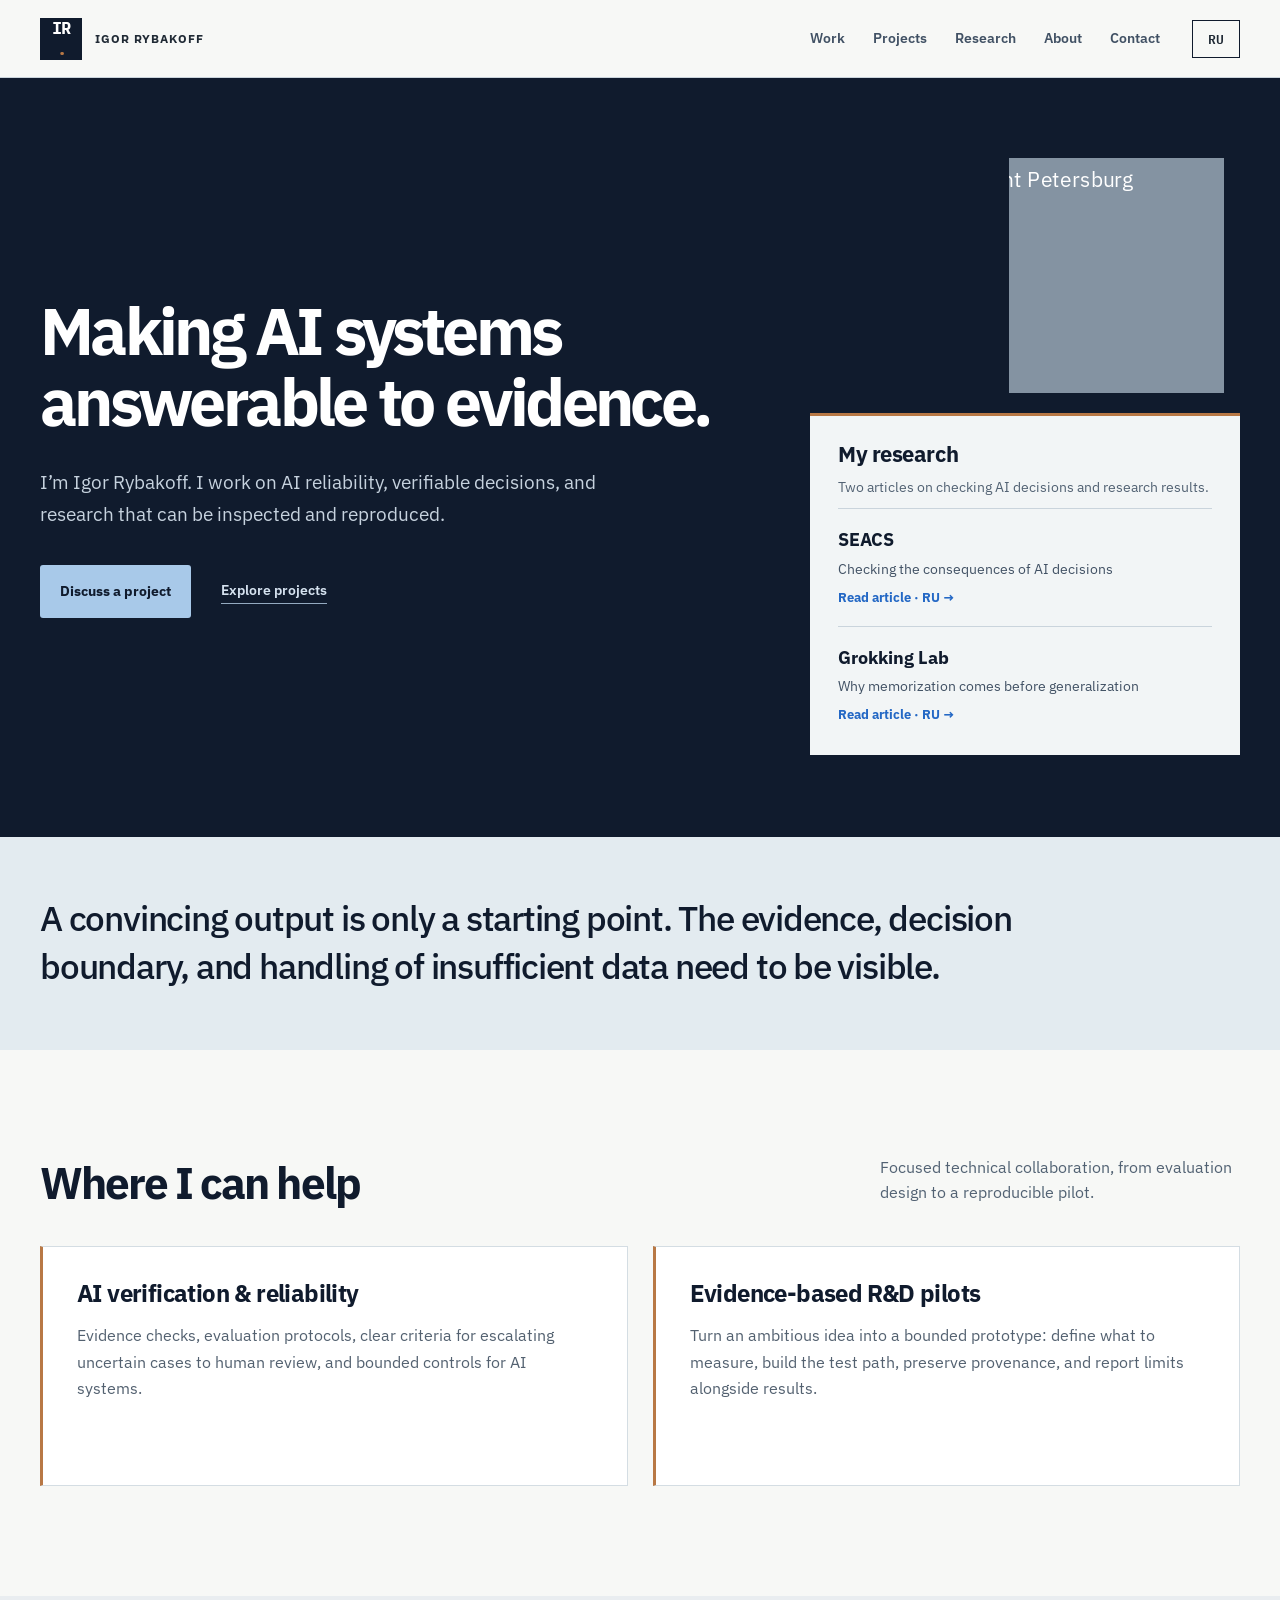
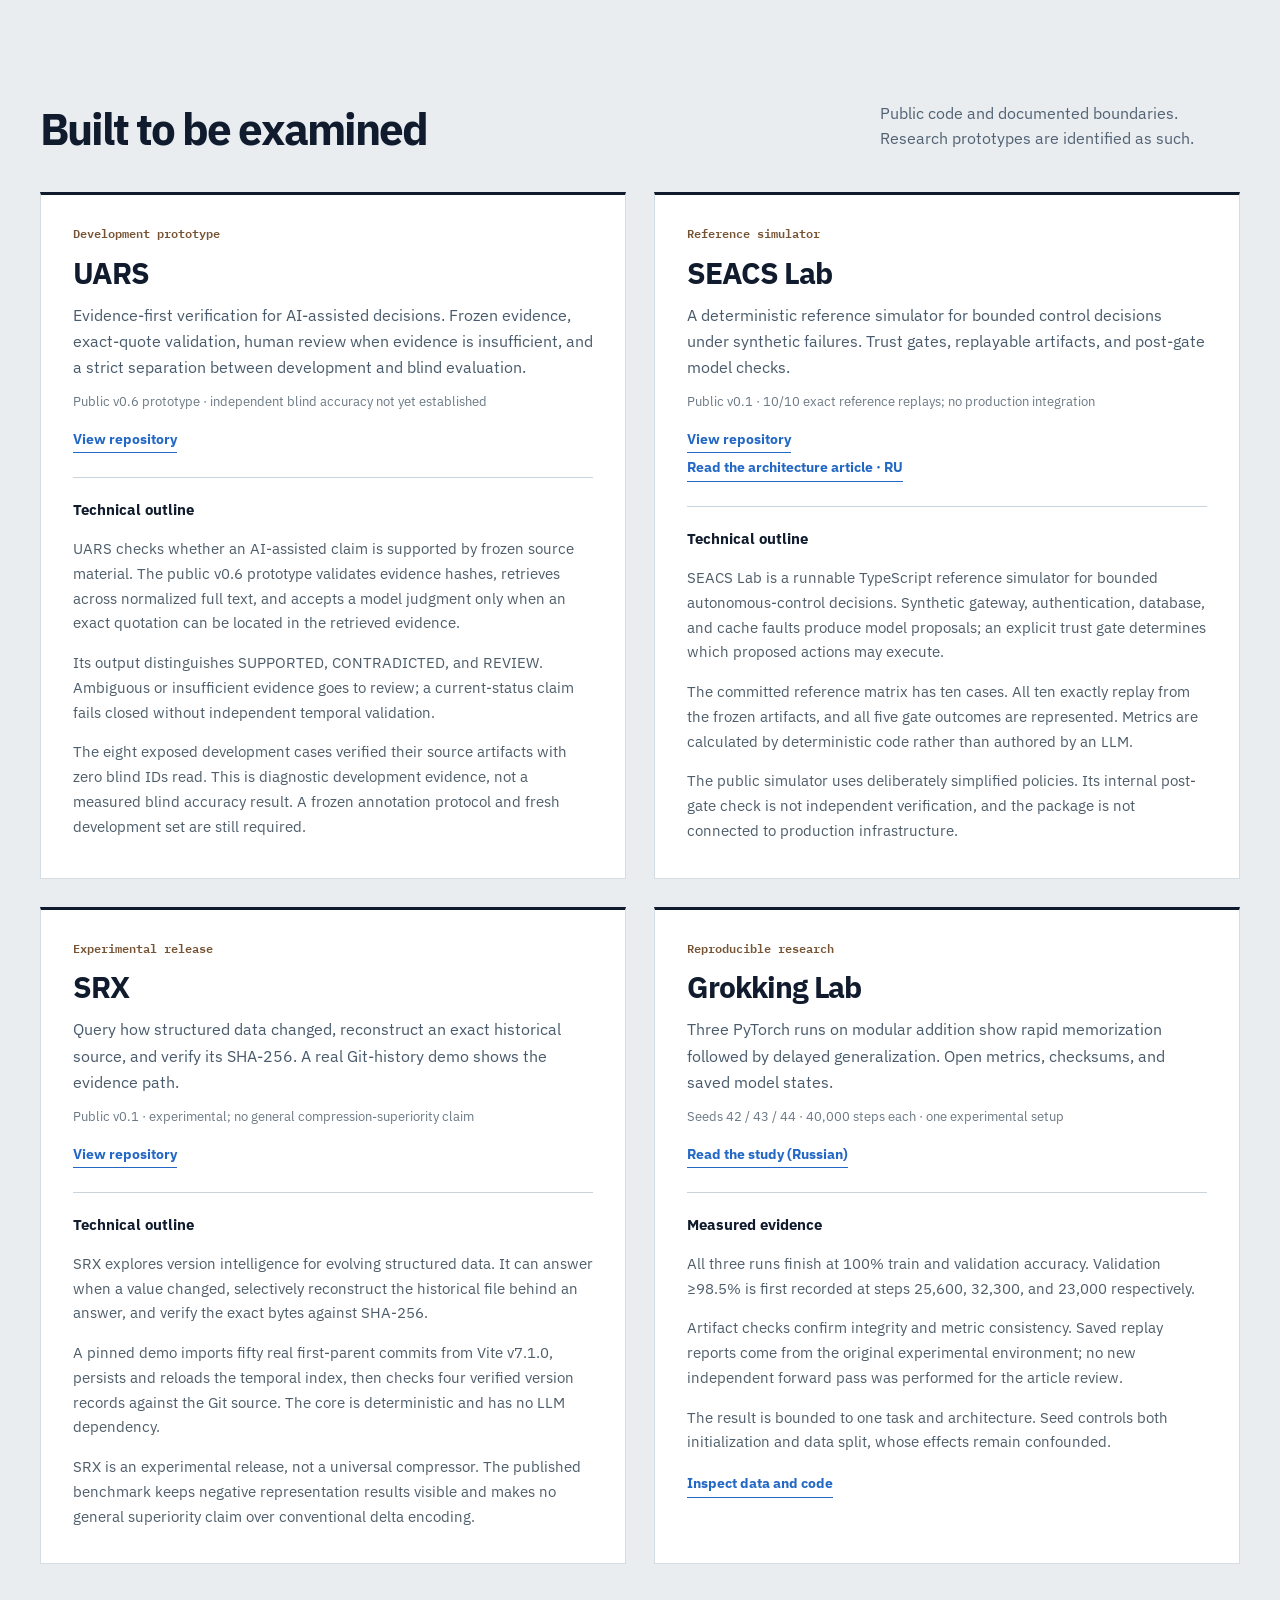
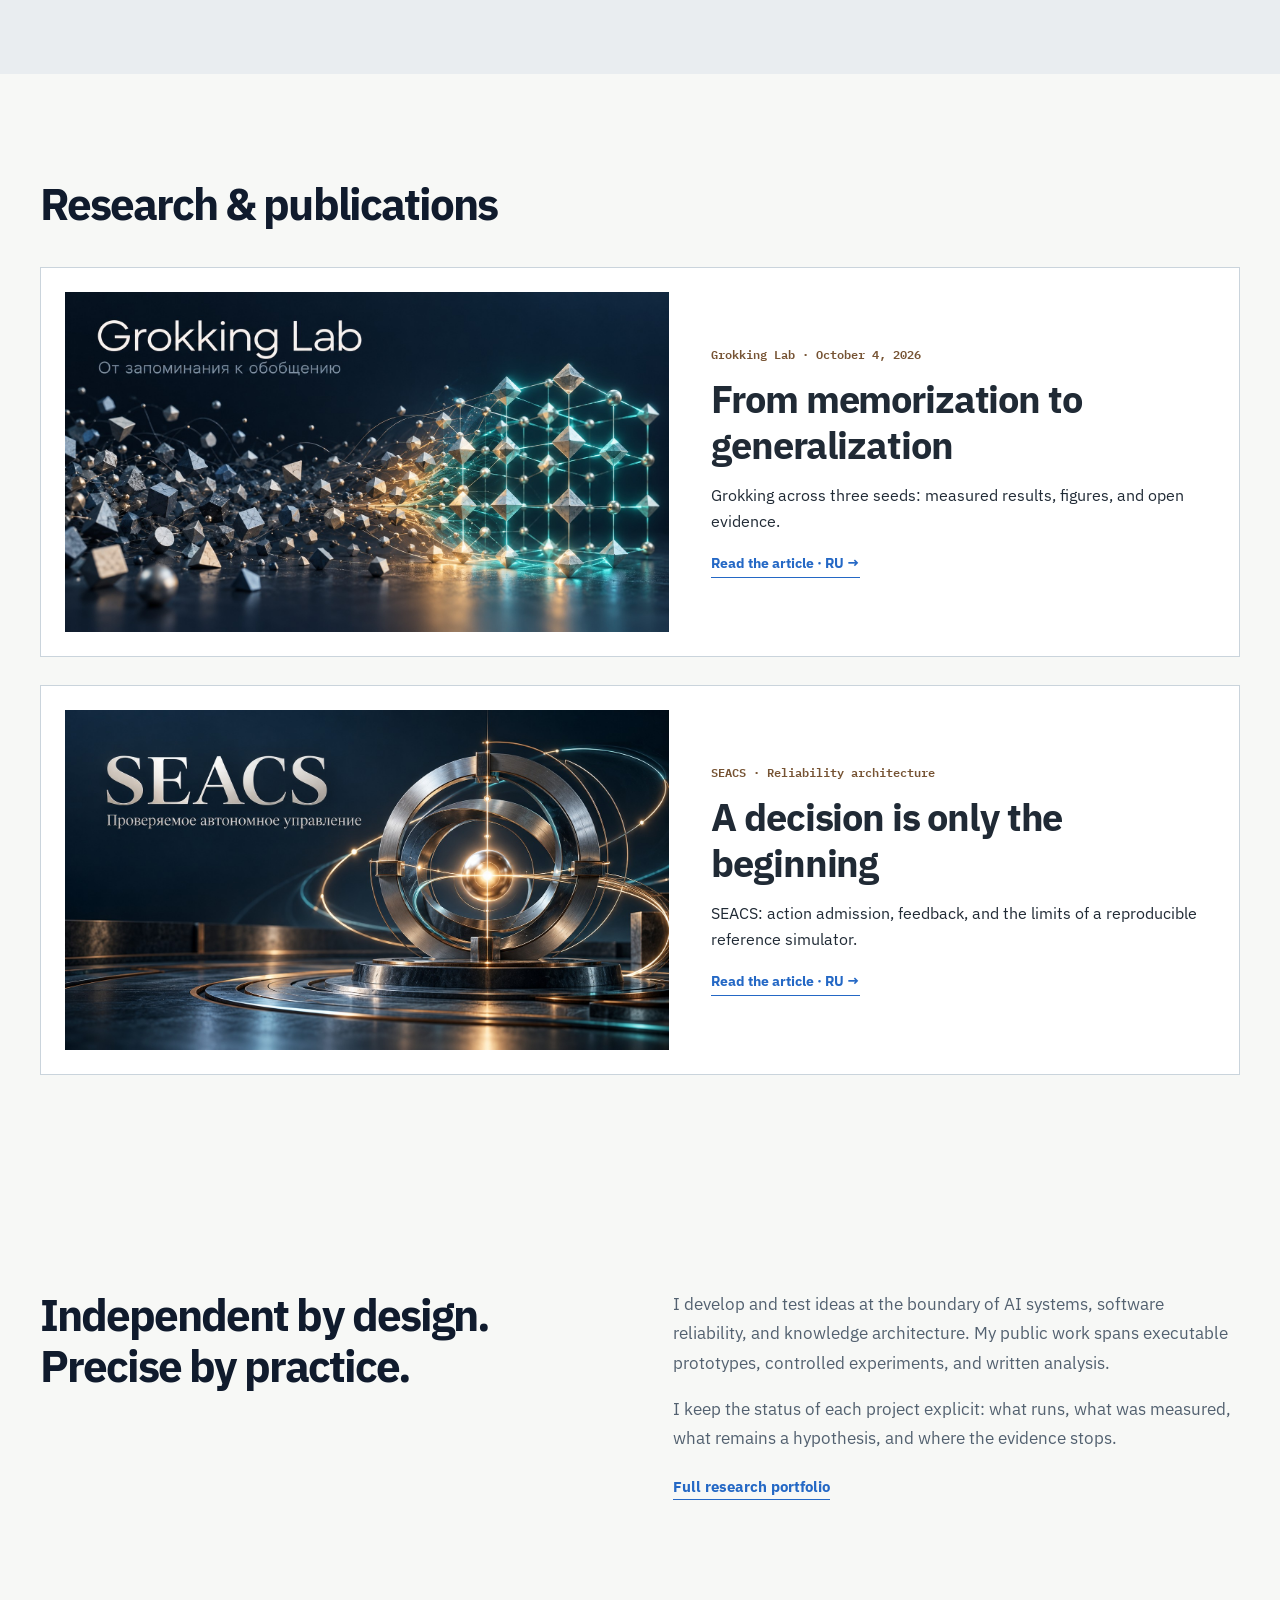
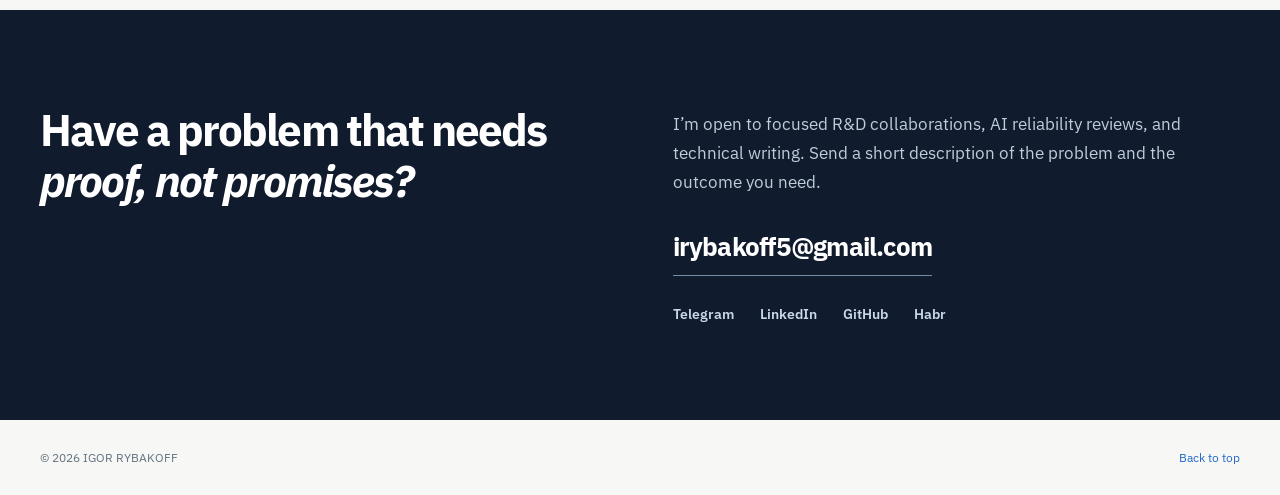
==== commit 774dfa12: "Replace portrait simulator panel with clear research article links" ====
--- a/index.html
+++ b/index.html
@@ -28,14 +28,7 @@
         </div>
       <div class="hero-visual">
         <div class="portrait-frame"><img src="assets/igor-portrait.jpg" alt="Igor Rybakoff outdoors in Saint Petersburg" width="960" height="1280" fetchpriority="high"></div>
-        <figure class="gate-figure">
-      <figcaption>SEACS Lab <span>Public reference simulator</span></figcaption>
-      <div class="gate-path" role="img" aria-label="Synthetic state leads to a proposed action, a trust gate, and a post-gate model check">
-        <div><span>Synthetic state</span></div><div><span>Proposed action</span></div><div class="gate"><span>Trust gate</span><small>five explicit outcomes</small></div><div><span>Post-gate model check</span></div>
-      </div>
-      <p>10 of 10 reference cases replay exactly. The post-gate check is internal; scenarios are synthetic, with no production integration.</p>
-      <a href="https://github.com/IgorRybakoff/seacs-lab/tree/main/artifacts/reference_v0.1" target="_blank" rel="noopener noreferrer">Inspect the replay artifacts</a>
-    </figure></div>
+        <section class="portrait-research" aria-label="My research"><h2>My research</h2><p>Two articles on checking AI decisions and research results.</p><a class="portrait-article" href="seacs.html"><strong>SEACS</strong><span>Checking the consequences of AI decisions</span><small>Read article · RU →</small></a><a class="portrait-article" href="grokking-lab.html"><strong>Grokking Lab</strong><span>Why memorization comes before generalization</span><small>Read article · RU →</small></a></section></div>
     </section>
     <section class="manifesto"><div class="wrap manifesto-inner"><p>A convincing output is only a starting point. The evidence, decision boundary, and handling of insufficient data need to be visible.</p></div></section>
     <section class="section wrap" id="work"><div class="section-head"><div><h2>Where I can help</h2></div><p>Focused technical collaboration, from evaluation design to a reproducible pilot.</p></div><div class="work-grid"><article class="work-card"><h3>AI verification &amp; reliability</h3><p>Evidence checks, evaluation protocols, clear criteria for escalating uncertain cases to human review, and bounded controls for AI systems.</p></article><article class="work-card"><h3>Evidence-based R&amp;D pilots</h3><p>Turn an ambitious idea into a bounded prototype: define what to measure, build the test path, preserve provenance, and report limits alongside results.</p></article></div></section>
--- a/styles.css
+++ b/styles.css
@@ -35,3 +35,9 @@
 @media(max-width:700px){.research-feature{grid-template-columns:1fr;gap:24px;padding:18px}.article-shell{padding:38px 20px 0}.article-cover{margin-bottom:35px}.article-body{font-size:17px}.article-end{padding:25px}.project{box-shadow:none}.nav{gap:20px}.nav a{white-space:nowrap}}
 
 .research-feature+.research-feature{margin-top:28px}.table-scroll{overflow-x:auto;margin:28px 0}.article-body table{width:100%;border-collapse:collapse;font-size:15px;line-height:1.5}.article-body th,.article-body td{padding:13px 16px;text-align:left;border-bottom:1px solid var(--line)}.article-body th{background:#E3EBF0}.article-body code{font-size:.85em;background:#E3EBF0;padding:2px 5px}.evidence-note{border-left:3px solid var(--copper);padding:18px 22px;background:#E3EBF0}.concept-sequence{padding:20px;background:#E3EBF0;font-weight:600;overflow-wrap:anywhere}
+
+/* Clear article navigation beneath the portrait */
+.portrait-research{width:min(100%,430px);margin:20px 0 0;background:#F2F5F6;color:var(--navy);padding:25px 28px 12px;border-top:3px solid var(--copper)}
+.portrait-research h2{font-size:22px;line-height:1.2;letter-spacing:-.02em;margin:0 0 10px}.portrait-research>p{font-size:14px;line-height:1.5;color:var(--muted);margin:0 0 10px}
+.portrait-article{display:flex;flex-direction:column;padding:17px 0;border-top:1px solid var(--line);gap:5px}.portrait-article strong{font-size:18px}.portrait-article span{font-size:14px;line-height:1.4;color:#415164}.portrait-article small{font-size:13px;font-weight:700;color:var(--blue);margin-top:3px}.portrait-article:hover strong,.portrait-article:hover small{color:#2468C5;text-decoration:underline}.portrait-article:focus-visible{outline-offset:4px}
+@media(max-width:700px){.portrait-research{padding:22px 22px 9px}}
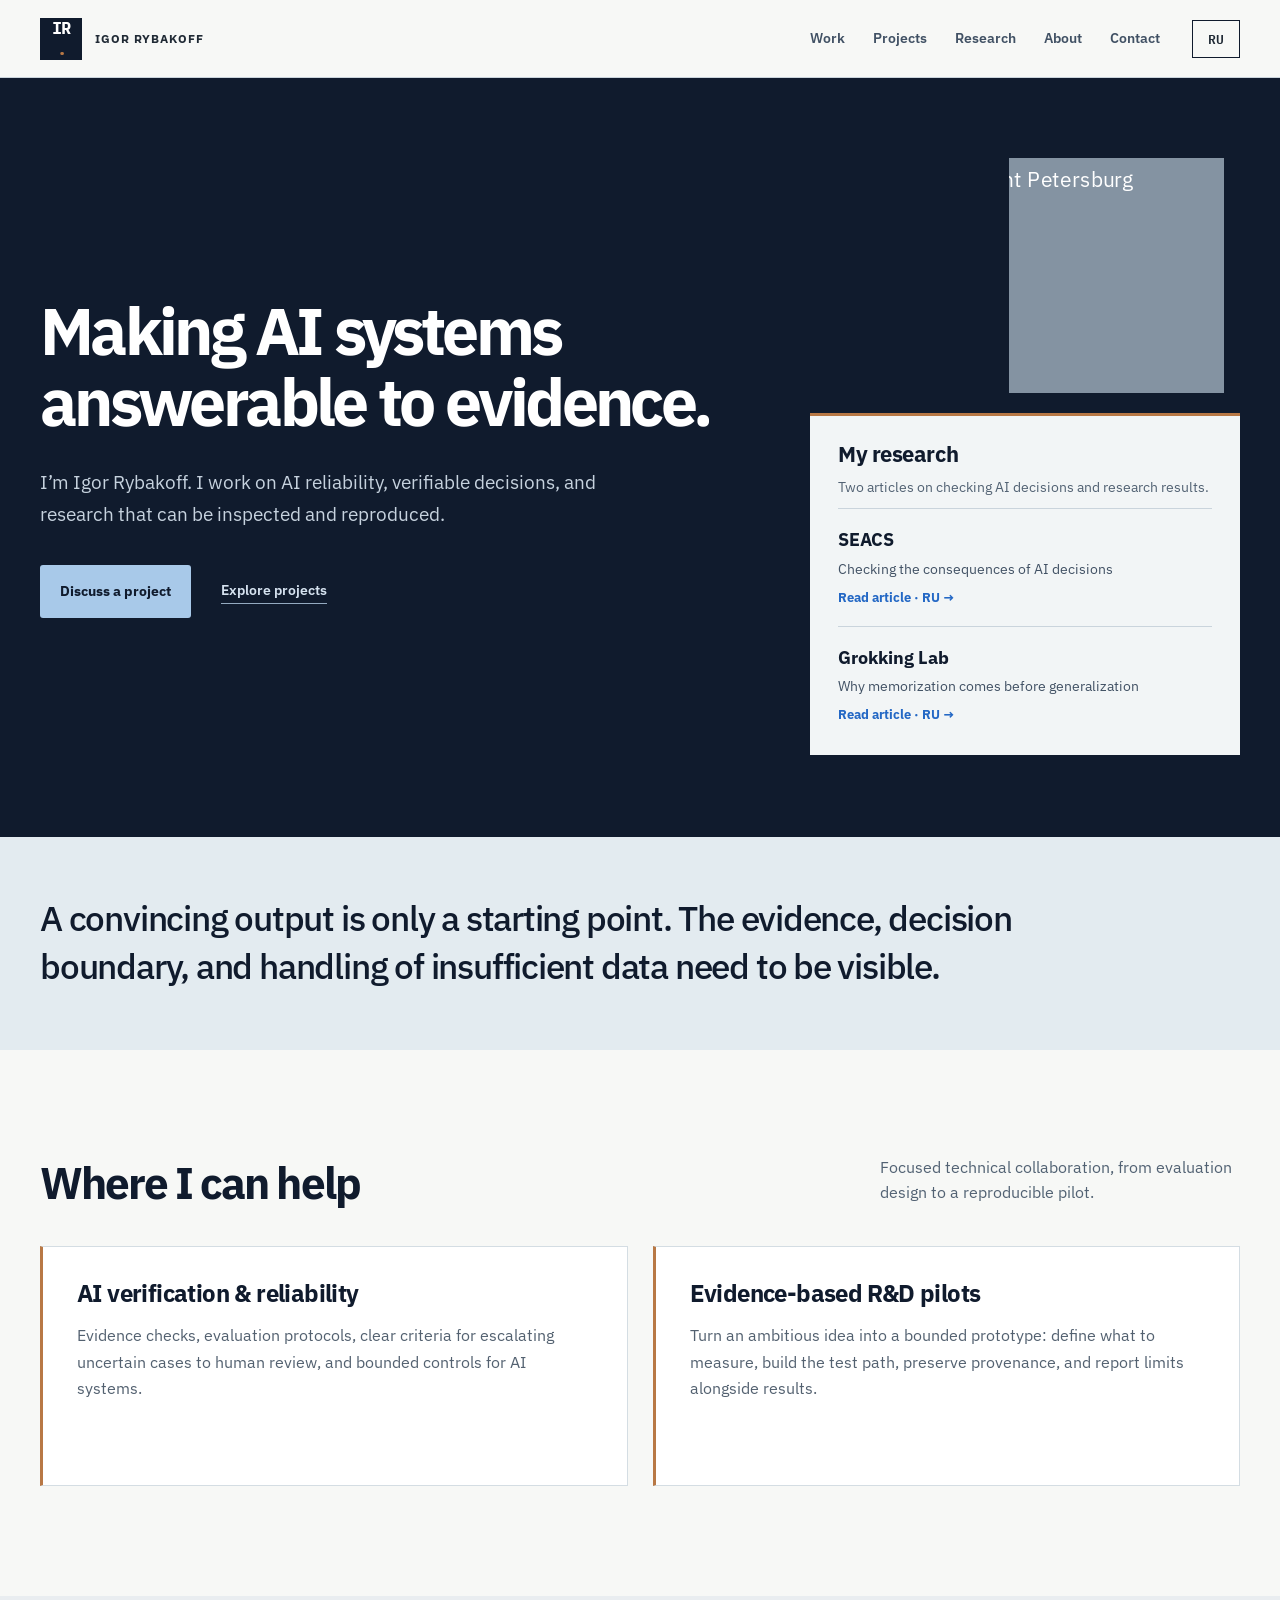
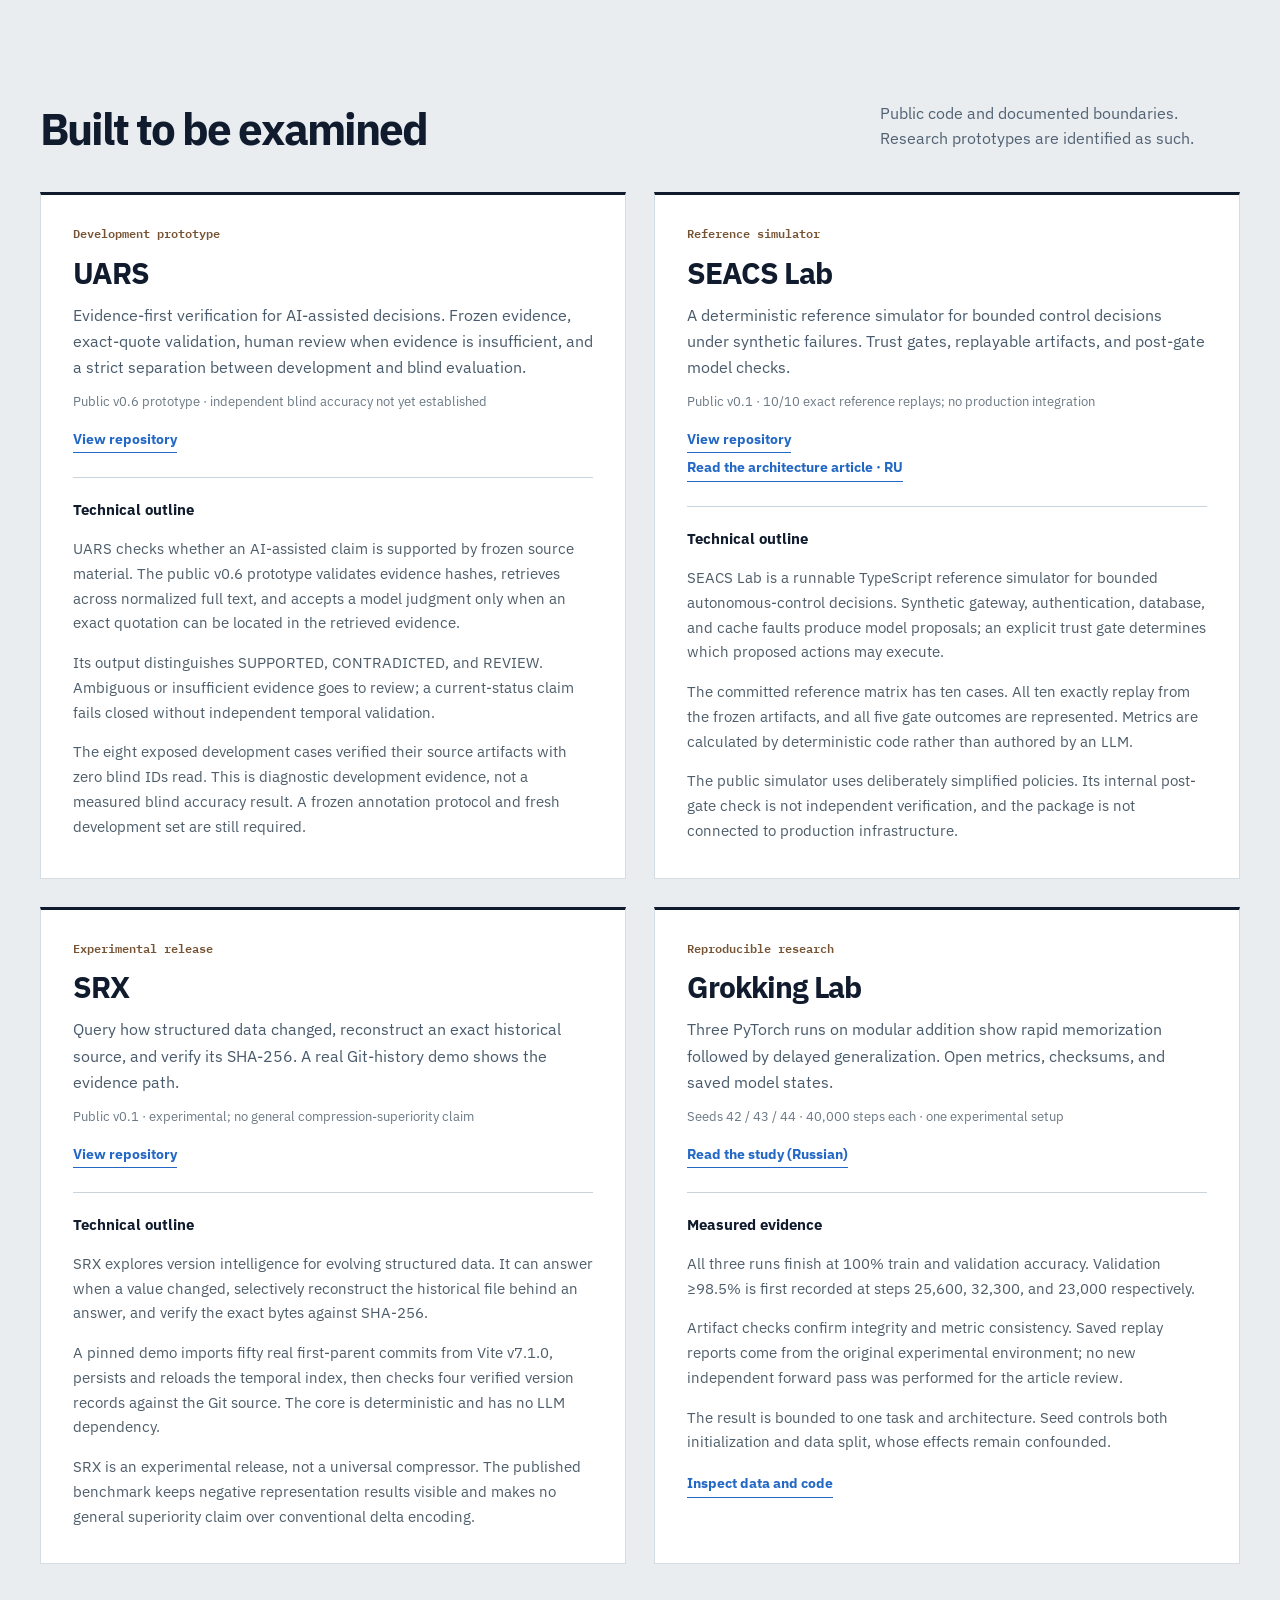
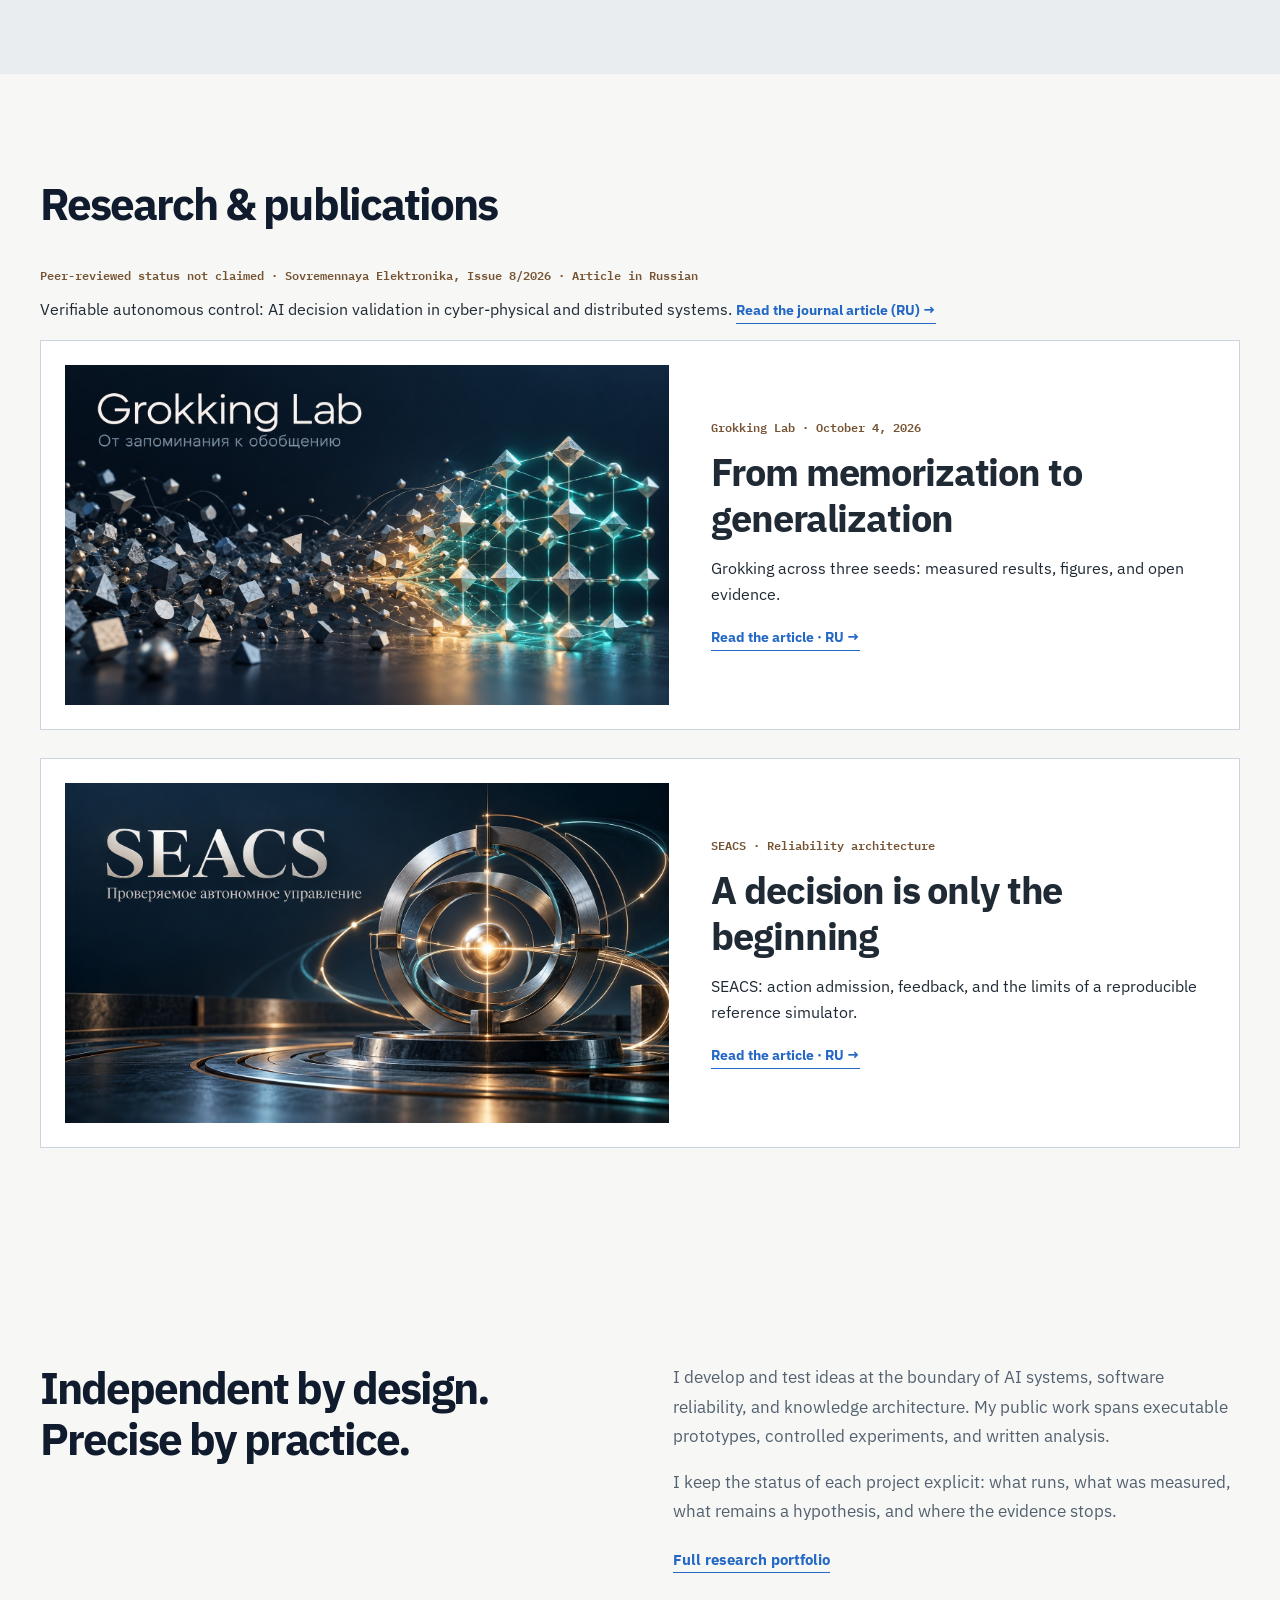
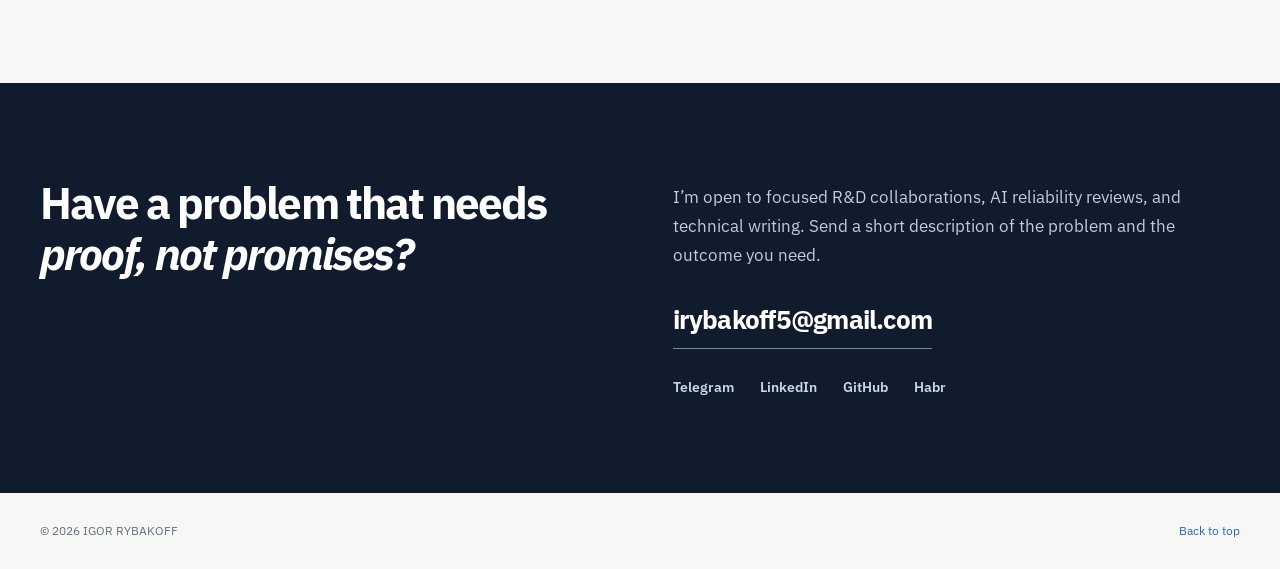
==== commit b64ebe63: "site: link published journal article in index.html" ====
--- a/index.html
+++ b/index.html
@@ -38,7 +38,7 @@
       <article class="project"><div><div class="project-meta">Experimental release</div><h3>SRX</h3><p>Query how structured data changed, reconstruct an exact historical source, and verify its SHA-256. A real Git-history demo shows the evidence path.</p><small>Public v0.1 · experimental; no general compression-superiority claim</small><a class="repo-link" href="https://github.com/IgorRybakoff/srx" target="_blank" rel="noopener noreferrer">View repository</a><section class="project-details"><h4>Technical outline</h4><div class="detail-copy"><p>SRX explores version intelligence for evolving structured data. It can answer when a value changed, selectively reconstruct the historical file behind an answer, and verify the exact bytes against SHA-256.</p><p>A pinned demo imports fifty real first-parent commits from Vite v7.1.0, persists and reloads the temporal index, then checks four verified version records against the Git source. The core is deterministic and has no LLM dependency.</p><p>SRX is an experimental release, not a universal compressor. The published benchmark keeps negative representation results visible and makes no general superiority claim over conventional delta encoding.</p></div></section></div></article>
       <article class="project"><div><div class="project-meta">Reproducible research</div><h3>Grokking Lab</h3><p>Three PyTorch runs on modular addition show rapid memorization followed by delayed generalization. Open metrics, checksums, and saved model states.</p><small>Seeds 42 / 43 / 44 · 40,000 steps each · one experimental setup</small><a class="repo-link" href="grokking-lab.html" lang="ru">Read the study (Russian)</a><section class="project-details"><h4>Measured evidence</h4><div class="detail-copy"><p>All three runs finish at 100% train and validation accuracy. Validation ≥98.5% is first recorded at steps 25,600, 32,300, and 23,000 respectively.</p><p>Artifact checks confirm integrity and metric consistency. Saved replay reports come from the original experimental environment; no new independent forward pass was performed for the article review.</p><p>The result is bounded to one task and architecture. Seed controls both initialization and data split, whose effects remain confounded.</p><a class="repo-link" href="https://github.com/IgorRybakoff/grokking-lab/tree/main/evidence/three_seeds" target="_blank" rel="noopener noreferrer">Inspect data and code</a></div></section></div></article>
     </div></div></section>
-    <section class="section wrap" id="research"><div class="section-head"><h2>Research & publications</h2></div><a class="research-feature" href="grokking-lab.html"><img src="assets/grokking/cover.jpg" alt="Grokking Lab" width="1672" height="941" loading="lazy"><div><p class="project-meta">Grokking Lab · October 4, 2026</p><h3>From memorization to generalization</h3><p>Grokking across three seeds: measured results, figures, and open evidence.</p><span class="repo-link">Read the article · RU →</span></div></a><a class="research-feature" href="seacs.html"><img src="assets/seacs/cover.jpg" alt="SEACS" width="1672" height="941" loading="lazy"><div><p class="project-meta">SEACS · Reliability architecture</p><h3>A decision is only the beginning</h3><p>SEACS: action admission, feedback, and the limits of a reproducible reference simulator.</p><span class="repo-link">Read the article · RU →</span></div></a></section>
+    <section class="section wrap" id="research"><div class="section-head"><h2>Research & publications</h2></div><p class="project-meta">Peer-reviewed status not claimed · Sovremennaya Elektronika, Issue 8/2026 · Article in Russian</p><p>Verifiable autonomous control: AI decision validation in cyber-physical and distributed systems. <a class="repo-link" href="https://www.cta.ru/read/soel/SoEl_2026-8pr/50/index.html" target="_blank" rel="noopener noreferrer">Read the journal article (RU) →</a></p><a class="research-feature" href="grokking-lab.html"><img src="assets/grokking/cover.jpg" alt="Grokking Lab" width="1672" height="941" loading="lazy"><div><p class="project-meta">Grokking Lab · October 4, 2026</p><h3>From memorization to generalization</h3><p>Grokking across three seeds: measured results, figures, and open evidence.</p><span class="repo-link">Read the article · RU →</span></div></a><a class="research-feature" href="seacs.html"><img src="assets/seacs/cover.jpg" alt="SEACS" width="1672" height="941" loading="lazy"><div><p class="project-meta">SEACS · Reliability architecture</p><h3>A decision is only the beginning</h3><p>SEACS: action admission, feedback, and the limits of a reproducible reference simulator.</p><span class="repo-link">Read the article · RU →</span></div></a></section>
     <section class="section wrap about" id="about"><div><h2>Independent by design.<br>Precise by practice.</h2></div><div class="about-copy"><p>I develop and test ideas at the boundary of AI systems, software reliability, and knowledge architecture. My public work spans executable prototypes, controlled experiments, and written analysis.</p><p>I keep the status of each project explicit: what runs, what was measured, what remains a hypothesis, and where the evidence stops.</p><a class="inline-arrow" href="https://github.com/IgorRybakoff/igor-rybakov-rnd-portfolio" target="_blank" rel="noopener noreferrer">Full research portfolio</a></div></section>
     <section class="contact-section" id="contact"><div class="wrap contact-grid"><div><h2>Have a problem that needs<br><em>proof, not promises?</em></h2></div><div class="contact-right"><p>I’m open to focused R&amp;D collaborations, AI reliability reviews, and technical writing. Send a short description of the problem and the outcome you need.</p><a class="contact-mail" href="mailto:irybakoff5@gmail.com?subject=Project%20inquiry%20%E2%80%94%20AI%20reliability">irybakoff5@gmail.com</a><div class="socials"><a href="https://t.me/IgorRybakoff" target="_blank" rel="noopener noreferrer">Telegram</a><a href="https://www.linkedin.com/in/igor-rybakoff-46044a401" target="_blank" rel="noopener noreferrer">LinkedIn</a><a href="https://github.com/IgorRybakoff" target="_blank" rel="noopener noreferrer">GitHub</a><a href="https://habr.com/en/users/Igor_Rybakoff/" target="_blank" rel="noopener noreferrer">Habr</a></div></div></div></section>
   </main>
